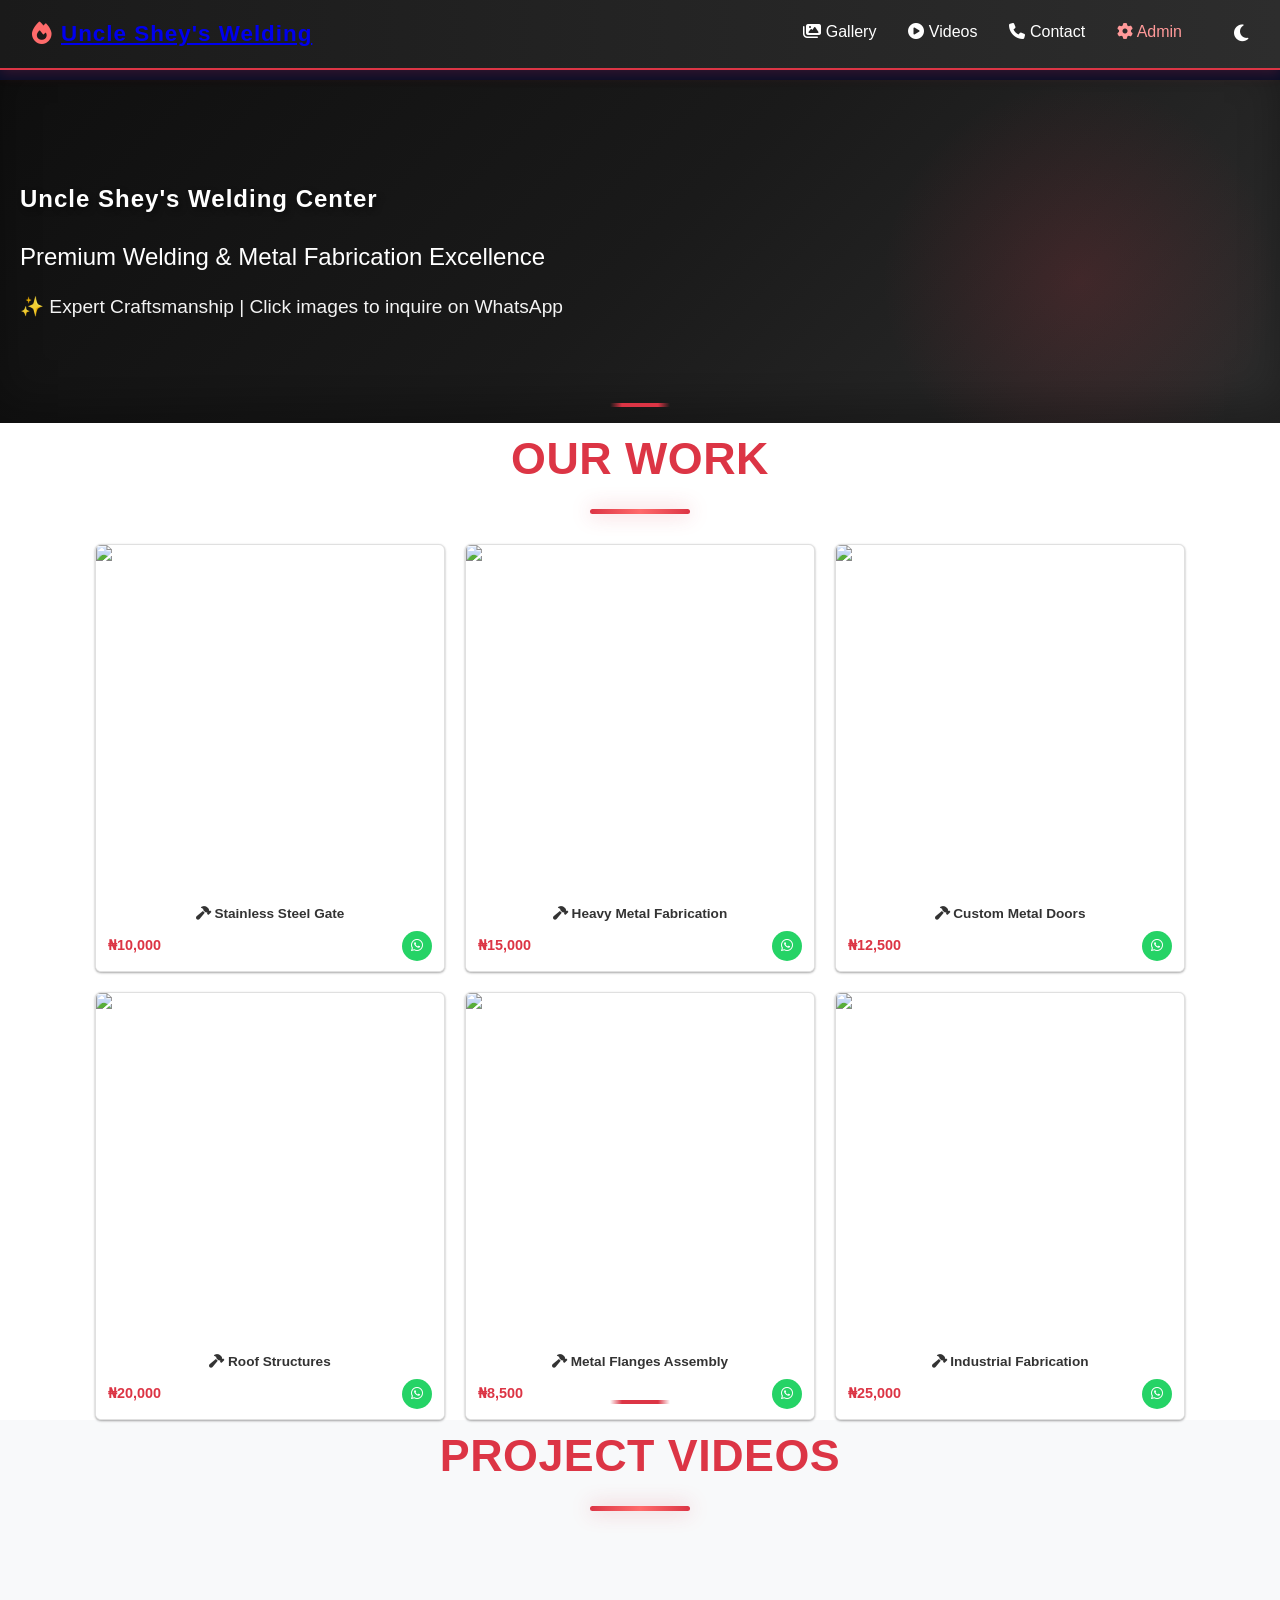
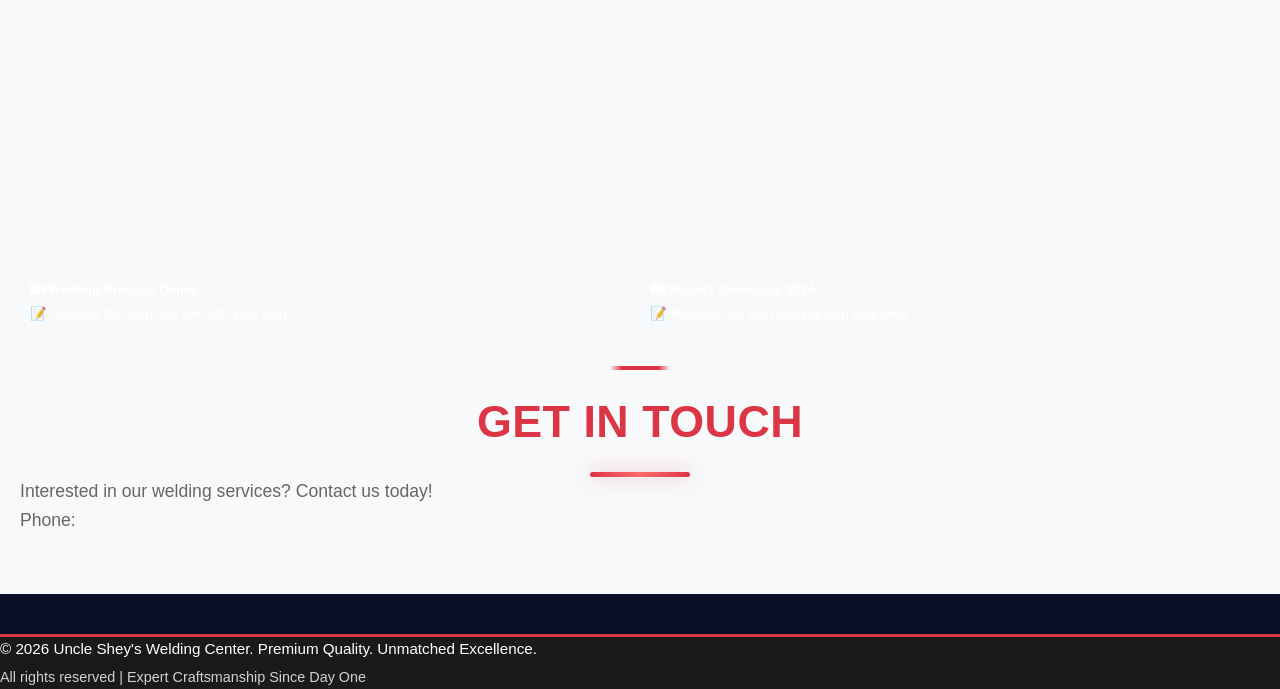
==== index.html @ a66aecba "initial commit" ====
<!DOCTYPE html>
<html lang="en">
<head>
    <meta charset="UTF-8">
    <meta name="viewport" content="width=device-width, initial-scale=1.0">
    <title>Uncle Shey's Welding Center - Premium Welding Services</title>
    <!-- Font Awesome Icons -->
    <link rel="stylesheet" href="https://cdnjs.cloudflare.com/ajax/libs/font-awesome/6.4.0/css/all.min.css">
    <!-- Bootstrap CSS (downloaded locally) -->
    <link rel="stylesheet" href="bootstrap/css/bootstrap.min.css">
    <!-- Custom CSS -->
    <link rel="stylesheet" href="css/style.css">
</head>
<body>
    <!-- Navigation Bar -->
    <nav class="navbar navbar-expand-lg navbar-dark sticky-top" style="background: linear-gradient(90deg, #1a1a1a 0%, #2d2d2d 100%); box-shadow: 0 4px 12px rgba(220, 53, 69, 0.2); display: flex; justify-content: space-between; align-items: center; padding: 1rem 2rem;">
        <a class="navbar-brand bold-text" href="#" style="font-size: 1.4rem; font-weight: 800; letter-spacing: 1px; margin: 0;"><i class="fas fa-fire" style="color: #ff6b6b; margin-right: 8px;"></i>Uncle Shey's Welding</a>
        
        <ul class="navbar-nav" style="display: flex; flex-direction: row; gap: 2rem; margin: 0; list-style: none;">
            <li class="nav-item"><a class="nav-link fw-500" href="#gallery" style="transition: 0.3s; color: white; text-decoration: none;"><i class="fas fa-images"></i> Gallery</a></li>
            <li class="nav-item"><a class="nav-link fw-500" href="#videos" style="transition: 0.3s; color: white; text-decoration: none;"><i class="fas fa-play-circle"></i> Videos</a></li>
            <li class="nav-item"><a class="nav-link fw-500" href="#contact" style="transition: 0.3s; color: white; text-decoration: none;"><i class="fas fa-phone"></i> Contact</a></li>
            <li class="nav-item"><a class="nav-link fw-500" href="admin.html" style="color: #ff9999; transition: 0.3s; text-decoration: none;"><i class="fas fa-cog"></i> Admin</a></li>
            <li class="nav-item"><span class="theme-toggle" onclick="toggleTheme()" title="Toggle Light/Dark Theme"><i class="fas fa-moon"></i></span></li>
        </ul>
    </nav>

    <!-- Hero Section -->
    <section class="hero-section text-white text-center py-5">
        <div class="container">
            <h1 class="display-2 fw-bold" style="text-shadow: 3px 3px 6px rgba(0,0,0,0.4);">Uncle Shey's Welding Center</h1>
            <p class="lead" style="font-size: 1.5rem; font-weight: 500;">Premium Welding & Metal Fabrication Excellence</p>
            <p class="subtitle" style="font-size: 1.2rem; opacity: 0.95;">✨ Expert Craftsmanship | Click images to inquire on WhatsApp</p>
        </div>
    </section>

    <!-- Gallery Section -->
    <section id="gallery" class="gallery-section py-5">
        <div class="container">
            <h2 class="text-center mb-5 section-title">Our Work</h2>
            <div class="gallery-row">
                <!-- Gallery items will be loaded dynamically here -->
            </div>

                </div>
            </div>
        </div>
    </section>

    <!-- Videos Section -->
    <section id="videos" class="videos-section py-5" style="background-color: #f8f9fa;">
        <div class="container">
            <h2 class="text-center mb-5 section-title">Project Videos</h2>
            <div class="videos-row">
                <!-- Video 1 -->
                <div style="flex: 1; min-width: 0;">
                    <div class="video-card">
                        <div class="video-embed" style="position: relative; width: 100%; padding-bottom: 56.25%; overflow: hidden; border-radius: 8px;">
                            <iframe width="100%" height="100%" src="https://www.youtube.com/embed/dQw4w9WgXcQ" title="Welding Process Demo" frameborder="0" allow="accelerometer; autoplay; clipboard-write; encrypted-media; gyroscope; picture-in-picture" allowfullscreen style="position: absolute; top: 0; left: 0; width: 100%; height: 100%;" ></iframe>
                        </div>
                        <h5 class="video-title mt-3"><i class="fas fa-video"></i> Welding Process Demo</h5>
                        <small class="text-muted">📝 Replace the YouTube link with your own</small>
                    </div>
                </div>
                <!-- Video 2 -->
                <div style="flex: 1; min-width: 0;">
                    <div class="video-card">
                        <div class="video-embed" style="position: relative; width: 100%; padding-bottom: 56.25%; overflow: hidden; border-radius: 8px;">
                            <iframe width="100%" height="100%" src="https://www.youtube.com/embed/dQw4w9WgXcQ" title="Project Showcase 2024" frameborder="0" allow="accelerometer; autoplay; clipboard-write; encrypted-media; gyroscope; picture-in-picture" allowfullscreen style="position: absolute; top: 0; left: 0; width: 100%; height: 100%;"></iframe>
                        </div>
                        <h5 class="video-title mt-3"><i class="fas fa-video"></i> Project Showcase 2024</h5>
                        <small class="text-muted">📝 Replace the YouTube link with your own</small>
                    </div>
                </div>
            </div>
        </div>
    </section>
    <section id="contact" class="contact-section py-5 bg-light">
        <div class="container text-center">
            <h2 class="mb-4 section-title">Get in Touch</h2>
            <p class="mb-3">Interested in our welding services? Contact us today!</p>
            <a href="#" id="mainWhatsAppBtn" class="btn btn-success btn-lg" style="display: none;">
                <i class="fab fa-whatsapp"></i> Message on WhatsApp
            </a>
            <p class="mt-3 text-muted">Phone: <strong id="businessPhone"></strong></p>
        </div>
    </section>

    <!-- Footer -->
    <footer class="bg-dark text-white text-center py-4" style="border-top: 3px solid #dc3545;">
        <p style="margin: 0; font-weight: 500;">&copy; 2026 Uncle Shey's Welding Center. Premium Quality. Unmatched Excellence.</p>
        <p style="margin: 5px 0 0 0; font-size: 0.9rem; opacity: 0.8;">All rights reserved | Expert Craftsmanship Since Day One</p>
    </footer>

    <!-- Bootstrap JS (downloaded locally) -->
    <script src="bootstrap/js/bootstrap.bundle.min.js"></script>
    <!-- Gallery Management JS -->
    <script src="js/gallery.js"></script>
    <!-- Application JS -->
    <script src="js/app.js"></script>
    <!-- Theme Toggle -->
    <script>
        function toggleTheme() {
            const body = document.body;
            const themeToggle = document.querySelector('.theme-toggle i');
            
            body.classList.toggle('light-theme');
            
            if (body.classList.contains('light-theme')) {
                localStorage.setItem('theme', 'light');
                themeToggle.classList.remove('fa-moon');
                themeToggle.classList.add('fa-sun');
            } else {
                localStorage.setItem('theme', 'dark');
                themeToggle.classList.remove('fa-sun');
                themeToggle.classList.add('fa-moon');
            }
        }
        
        // Load theme on page load
        document.addEventListener('DOMContentLoaded', () => {
            const savedTheme = localStorage.getItem('theme') || 'dark';
            if (savedTheme === 'light') {
                document.body.classList.add('light-theme');
                document.querySelector('.theme-toggle i').classList.remove('fa-moon');
                document.querySelector('.theme-toggle i').classList.add('fa-sun');
            }
        });
    </script>
</body>
</html>
---- css/style.css ----
/* Root Variables */
:root {
    --primary-color: #dc3545;
    --secondary-color: #6c757d;
    --dark-color: #1a1a1a;
    --light-color: #f8f9fa;
    --success-color: #28a745;
    
    /* Dark Theme */
    --bg-primary: #0a0e27;
    --bg-secondary: #1a1e3f;
    --text-primary: #ffffff;
    --text-secondary: #b0b0b0;
    --card-bg: #151932;
    --border-color: #2a2f4f;
}

body.light-theme {
    --bg-primary: #ffffff;
    --bg-secondary: #f5f5f5;
    --text-primary: #1a1a1a;
    --text-secondary: #555555;
    --card-bg: #ffffff;
    --border-color: #e0e0e0;
}

/* General Styles */
* {
    margin: 0;
    padding: 0;
    box-sizing: border-box;
}

body {
    font-family: 'Segoe UI', Tahoma, Geneva, Verdana, sans-serif;
    background-color: var(--bg-primary);
    color: var(--text-primary);
    line-height: 1.6;
    padding-top: 80px;
    transition: background-color 0.3s ease, color 0.3s ease;
}

/* Navigation */
.navbar {
    box-shadow: 0 4px 12px rgba(220, 53, 69, 0.2);
    position: fixed;
    top: 0;
    width: 100%;
    z-index: 1000;
    background: linear-gradient(90deg, #1a1a1a 0%, #2d2d2d 100%) !important;
    border-bottom: 2px solid #dc3545;
}

body.light-theme .navbar {
    background: linear-gradient(90deg, #ffffff 0%, #f5f5f5 100%) !important;
    border-bottom: 2px solid #dc3545;
}

.navbar-brand {
    font-size: 1.5rem;
    font-weight: bold;
}

.theme-toggle {
    cursor: pointer;
    font-size: 1.2rem;
    transition: transform 0.3s ease;
    margin-left: 20px;
}

.theme-toggle:hover {
    transform: scale(1.2);
}

.bold-text {
    font-weight: 700;
    letter-spacing: 0.5px;
}

/* Hero Section */
.hero-section {
    background: linear-gradient(135deg, #0f0f0f 0%, #1a1a1a 50%, #2d2d2d 100%);
    padding: 100px 20px;
    animation: fadeIn 0.8s ease-in;
    position: relative;
    overflow: hidden;
    box-shadow: inset 0 -20px 40px rgba(0, 0, 0, 0.3);
}

.hero-section::before {
    content: '';
    position: absolute;
    top: 0;
    right: 0;
    width: 400px;
    height: 400px;
    background: radial-gradient(circle, rgba(220, 53, 69, 0.15) 0%, transparent 70%);
    border-radius: 50%;
    pointer-events: none;
}

.hero-section h1 {
    text-shadow: 3px 3px 8px rgba(0,0,0,0.4);
    margin-bottom: 20px;
    letter-spacing: 1px;
    font-weight: 900;
    position: relative;
    z-index: 1;
}

.hero-section .subtitle {
    font-size: 1.1rem;
    opacity: 0.95;
    margin-top: 15px;
}

/* Gallery Section */
.gallery-section {
    background-color: #fff;
    min-height: 400px;
}

.gallery-row {
    display: flex;
    flex-wrap: wrap;
    justify-content: center;
    gap: 20px;
    padding: 0 30px;
}

/* Videos Row */
.videos-row {
    display: flex;
    flex-wrap: wrap;
    justify-content: center;
    gap: 20px;
    padding: 0 30px;
}

.section-title {
    color: #dc3545;
    font-weight: 900;
    font-size: 2.8rem;
    margin-bottom: 50px;
    position: relative;
    display: inline-block;
    width: 100%;
    text-align: center;
    letter-spacing: 0.5px;
    text-transform: uppercase;
}

.section-title::before {
    content: '';
    position: absolute;
    top: -20px;
    left: 50%;
    transform: translateX(-50%);
    width: 60px;
    height: 4px;
    background: linear-gradient(90deg, transparent, #dc3545 20%, #dc3545 80%, transparent);
}

.section-title::after {
    content: '';
    position: absolute;
    bottom: -20px;
    left: 50%;
    transform: translateX(-50%);
    width: 100px;
    height: 5px;
    background: linear-gradient(90deg, #dc3545, #ff6b6b, #dc3545);
    border-radius: 3px;
    box-shadow: 0 0 20px rgba(220, 53, 69, 0.4);
}

/* Gallery Cards */
.gallery-card {
    background: white;
    border-radius: 6px;
    overflow: hidden;
    cursor: pointer;
    box-shadow: 0 1px 3px rgba(0,0,0,0.12), 0 1px 2px rgba(0,0,0,0.24);
    transition: all 0.3s cubic-bezier(0.25, 0.46, 0.45, 0.94);
    border: 1px solid #e0e0e0;
    width: 350px;
}

.gallery-card:hover {
    box-shadow: 0 8px 16px rgba(0,0,0,0.15);
    transform: translateY(-4px);
}

.gallery-card img {
    width: 100%;
    height: auto;
    aspect-ratio: 1 / 1;
    object-fit: cover;
    display: block;
    transition: transform 0.3s ease;
}

.gallery-card:hover img {
    transform: scale(1.05);
}

.card-info {
    padding: 10px 12px;
    background: white;
    text-align: center;
}

.card-info h5 {
    margin: 0;
    font-size: 0.85rem;
    font-weight: 600;
    color: #333;
    margin-bottom: 6px;
    white-space: nowrap;
    overflow: hidden;
    text-overflow: ellipsis;
}

.price-whatsapp {
    display: flex;
    justify-content: space-between;
    align-items: center;
    gap: 10px;
}

.price {
    font-size: 0.9rem;
    font-weight: 700;
    color: #dc3545;
}

.whatsapp-icon {
    display: flex;
    align-items: center;
    justify-content: center;
    width: 30px;
    height: 30px;
    background-color: #25d366;
    color: white;
    border-radius: 50%;
    text-decoration: none;
    font-size: 0.85rem;
    transition: all 0.3s ease;
    cursor: pointer;
}

.whatsapp-icon:hover {
    background-color: #1fa952;
    transform: scale(1.1);
}

/* Contact Section */
.contact-section {
    background-color: #f8f9fa;
    padding: 60px 20px;
}

.contact-section h2 {
    color: #dc3545;
    margin-bottom: 20px;
}

.contact-section p {
    font-size: 1.1rem;
    color: #666;
}

.btn-success {
    background-color: #28a745;
    border: none;
    font-weight: bold;
    padding: 12px 30px;
    font-size: 1.1rem;
    transition: all 0.3s ease;
}

.btn-success:hover {
    background-color: #218838;
    transform: scale(1.08) translateY(-2px);
    box-shadow: 0 8px 25px rgba(40, 167, 69, 0.4);
    font-weight: bold;
}

/* Admin Panel Styles */
.card {
    border: none;
    border-radius: 10px;
    box-shadow: 0 4px 15px rgba(0,0,0,0.1);
    margin-bottom: 20px;
}

.card-header {
    border-radius: 10px 10px 0 0 !important;
    font-weight: bold;
}

.card-body {
    padding: 25px;
}

/* Admin Gallery Cards */
.admin-gallery-card {
    position: relative;
    border: 1px solid #ddd;
    border-radius: 8px;
    overflow: hidden;
    transition: all 0.3s ease;
}

.admin-gallery-card:hover {
    box-shadow: 0 4px 15px rgba(0,0,0,0.15);
}

.admin-gallery-card img {
    width: 100%;
    height: 200px;
    object-fit: cover;
    display: block;
}

.admin-gallery-card-title {
    padding: 10px;
    background-color: #f8f9fa;
    font-weight: bold;
    word-wrap: break-word;
    font-size: 0.9rem;
}

.admin-gallery-actions {
    padding: 10px;
    background-color: #fff;
    display: flex;
    gap: 5px;
    justify-content: space-between;
}

.admin-gallery-actions button {
    flex: 1;
    font-size: 0.85rem;
}

/* Buttons */
.btn-danger {
    background-color: #dc3545;
    border: none;
}

.btn-danger:hover {
    background-color: #c82333;
}

.btn-primary {
    background-color: #007bff;
    border: none;
}

.btn-primary:hover {
    background-color: #0056b3;
}

.btn-info {
    background-color: #17a2b8;
    border: none;
}

.btn-info:hover {
    background-color: #138496;
}

/* Footer */
footer {
    margin-top: 40px;
    background-color: #1a1a1a;
    border-top: 3px solid #dc3545;
}

footer p {
    margin: 0;
    font-size: 0.95rem;
}

/* Animations */
@keyframes fadeIn {
    from {
        opacity: 0;
        transform: translateY(20px);
    }
    to {
        opacity: 1;
        transform: translateY(0);
    }
}

.gallery-card {
    animation: fadeIn 0.6s ease-in-out;
}

/* Responsive Design */
@media (max-width: 768px) {
    body {
        padding-top: 70px;
    }

    .navbar {
        padding: 1rem 0.5rem !important;
    }

    .navbar-brand {
        font-size: 1.2rem;
    }

    .theme-toggle {
        font-size: 1rem;
        margin-left: 10px;
    }

    .hero-section {
        padding: 60px 20px;
    }

    .hero-section h1 {
        font-size: 1.8rem;
        margin-bottom: 15px;
    }

    .hero-section .subtitle {
        font-size: 1rem;
    }

    .section-title {
        font-size: 1.8rem;
        margin-bottom: 30px;
    }

    .section-title::before,
    .section-title::after {
        display: none;
    }

    .gallery-row {
        padding: 0 15px;
        gap: 15px;
    }

    .gallery-card {
        width: 100%;
        max-width: 280px;
    }

    .videos-row {
        padding: 0 15px;
        gap: 15px;
    }

    .video-card {
        width: 100%;
    }

    .contact-section {
        padding: 40px 20px;
    }

    .btn-success {
        padding: 10px 20px;
        font-size: 1rem;
    }
}

@media (max-width: 480px) {
    body {
        padding-top: 65px;
    }

    .navbar {
        padding: 0.75rem 0.25rem !important;
    }

    .navbar-brand {
        font-size: 1rem;
    }

    .hero-section {
        padding: 40px 15px;
    }

    .hero-section h1 {
        font-size: 1.4rem;
        margin-bottom: 10px;
    }

    .hero-section .subtitle {
        font-size: 0.9rem;
    }

    .section-title {
        font-size: 1.5rem;
        margin-bottom: 20px;
    }

    .gallery-row {
        padding: 0 10px;
        gap: 10px;
    }

    .gallery-card {
        width: 100%;
        max-width: 250px;
    }

    .card-info h5 {
        font-size: 0.75rem;
    }

    .price {
        font-size: 0.8rem;
    }

    .whatsapp-icon {
        width: 28px;
        height: 28px;
        font-size: 0.8rem;
    }

    .videos-row {
        padding: 0 10px;
        gap: 10px;
    }

    .contact-section {
        padding: 30px 15px;
    }

    .btn-success {
        padding: 8px 15px;
        font-size: 0.9rem;
    }
}

    .btn-lg {
        font-size: 0.95rem;
        padding: 8px 20px !important;
    }
}

@media (max-width: 480px) {
    .hero-section {
        padding: 40px 15px;
    }

    .hero-section h1 {
        font-size: 1.5rem;
    }

    .hero-section .subtitle {
        font-size: 0.95rem;
    }

    .section-title {
        font-size: 1.5rem;
    }

    .gallery-card {
        height: 200px;
    }

    .gallery-info h5 {
        font-size: 0.85rem;
    }

    .gallery-info p {
        font-size: 0.8rem;
    }
}

/* Toast Notifications */
.toast-container {
    position: fixed;
    top: 20px;
    right: 20px;
    z-index: 1050;
}

.toast {
    min-width: 300px;
    animation: slideIn 0.3s ease-in;
}

@keyframes slideIn {
    from {
        transform: translateX(400px);
        opacity: 0;
    }
    to {
        transform: translateX(0);
        opacity: 1;
    }
}

/* Form Styles */
.form-control {
    border-radius: 5px;
    border: 1px solid #ddd;
    transition: all 0.3s ease;
}

.form-control:focus {
    border-color: #dc3545;
    box-shadow: 0 0 0 0.2rem rgba(220, 53, 69, 0.25);
}

.form-label {
    font-weight: 500;
    color: #333;
    margin-bottom: 8px;
}
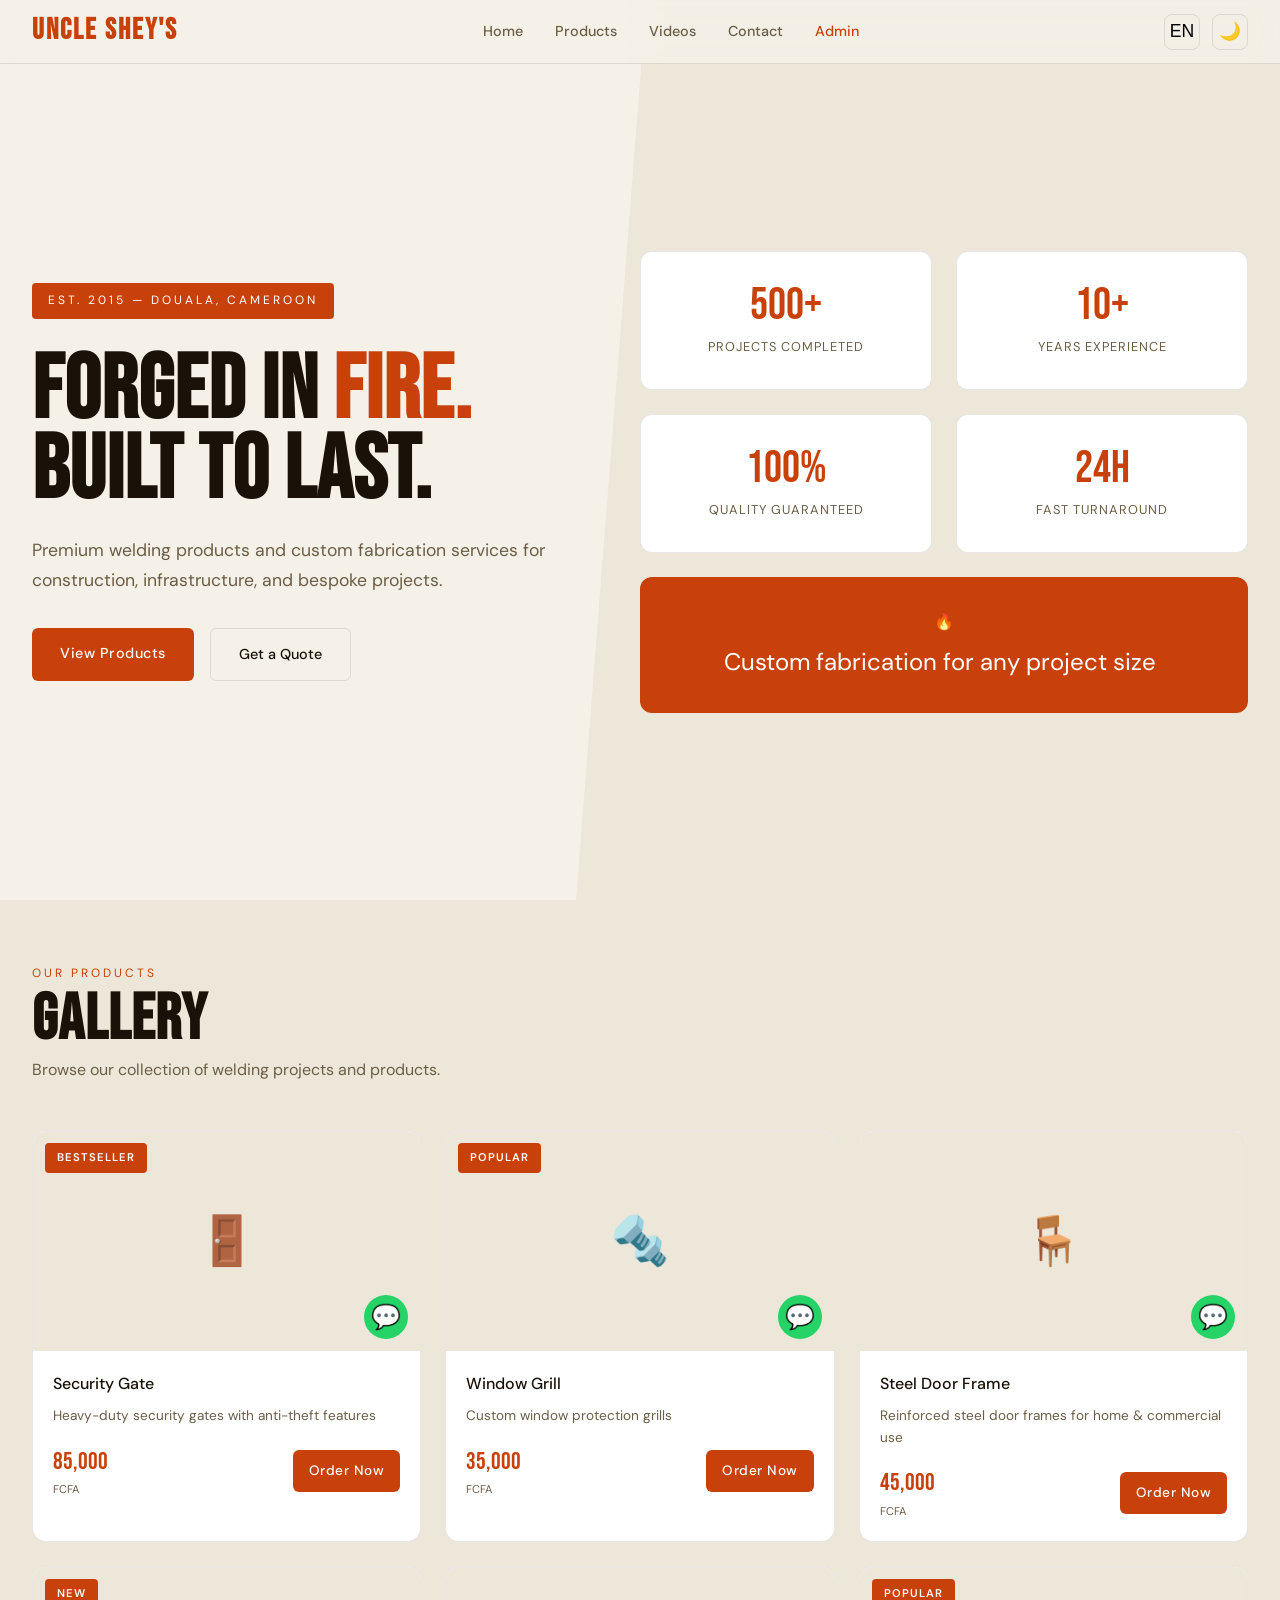
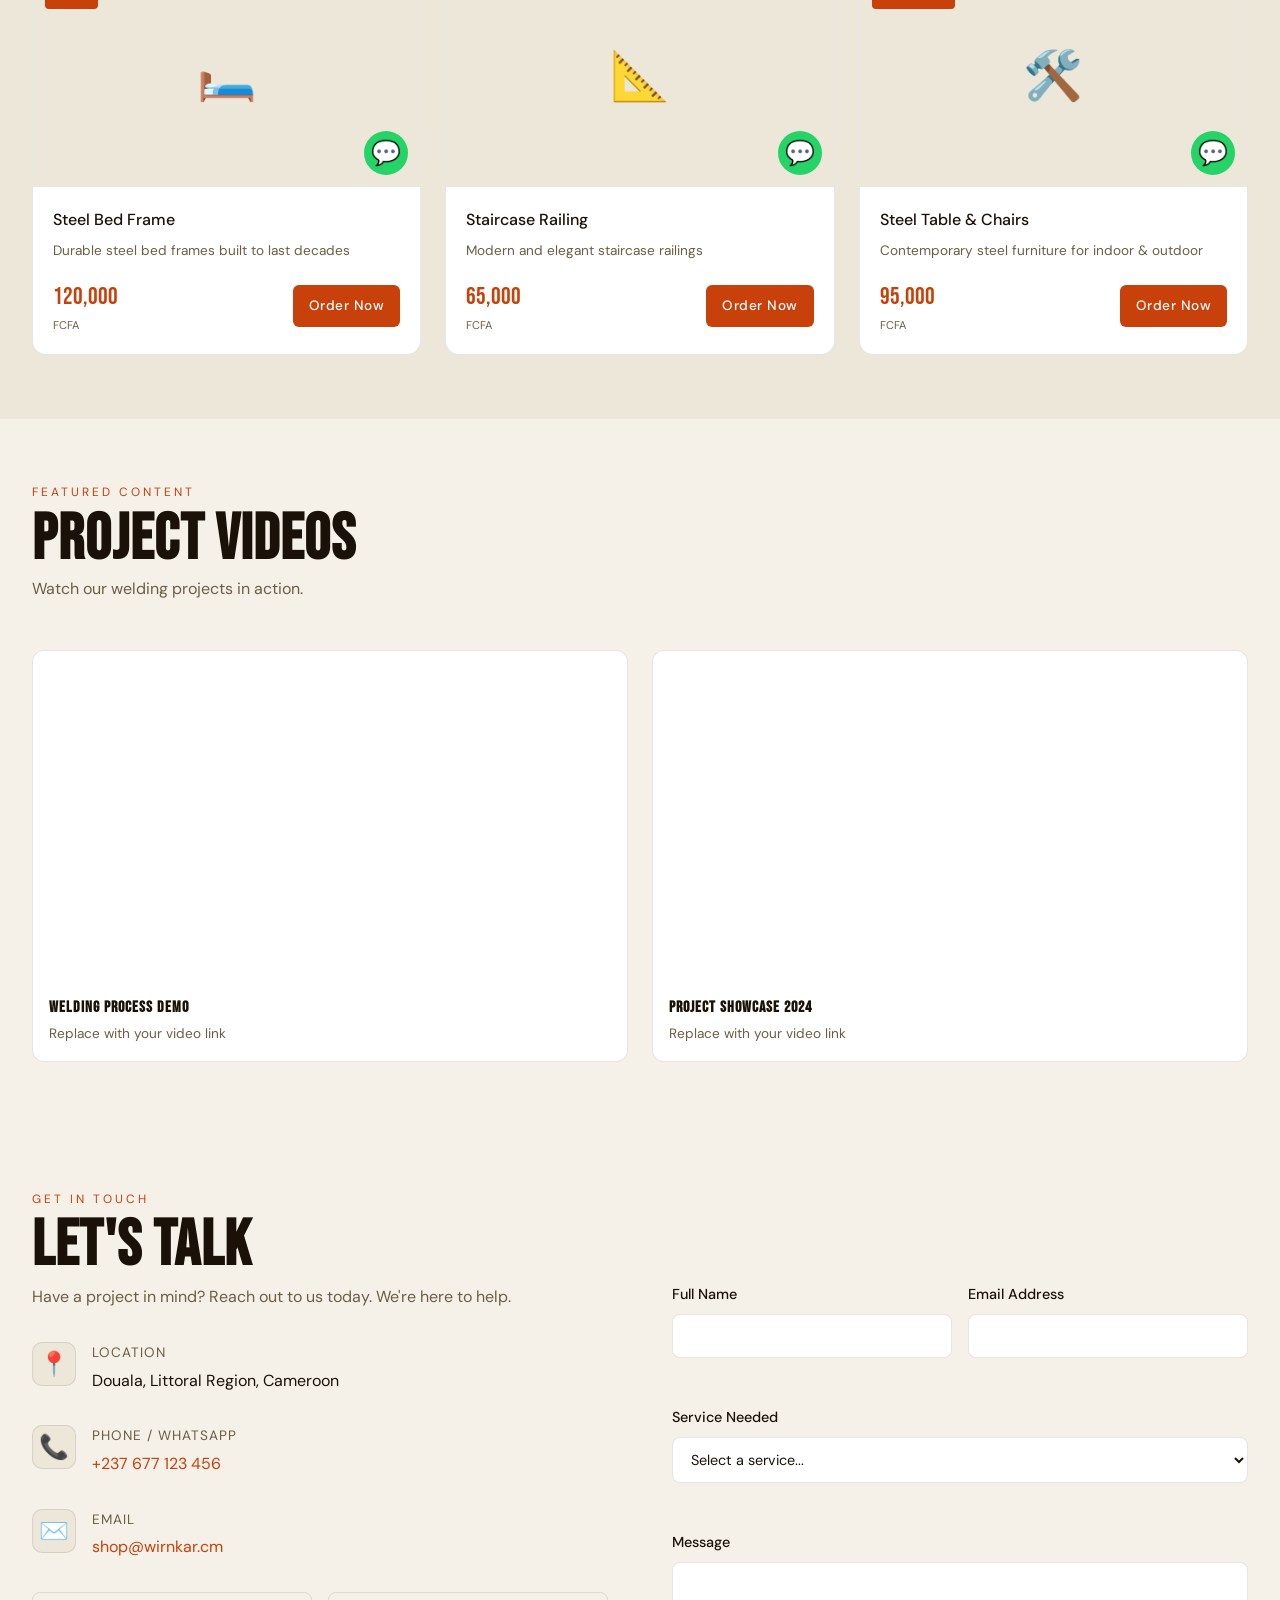
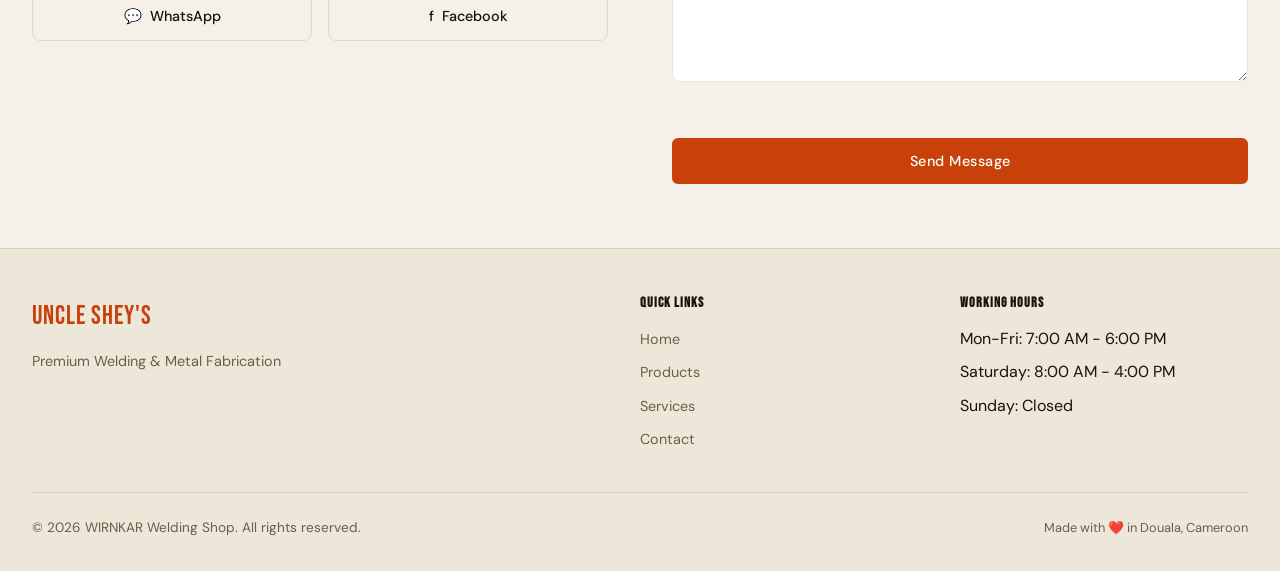
==== commit 846a5bba: "change everything" ====
--- a/index.html
+++ b/index.html
@@ -1,131 +1,1583 @@
 <!DOCTYPE html>
 <html lang="en">
 <head>
-    <meta charset="UTF-8">
-    <meta name="viewport" content="width=device-width, initial-scale=1.0">
-    <title>Uncle Shey's Welding Center - Premium Welding Services</title>
-    <!-- Font Awesome Icons -->
-    <link rel="stylesheet" href="https://cdnjs.cloudflare.com/ajax/libs/font-awesome/6.4.0/css/all.min.css">
-    <!-- Bootstrap CSS (downloaded locally) -->
-    <link rel="stylesheet" href="bootstrap/css/bootstrap.min.css">
-    <!-- Custom CSS -->
-    <link rel="stylesheet" href="css/style.css">
+  <meta charset="UTF-8">
+  <meta name="viewport" content="width=device-width, initial-scale=1.0">
+  <meta name="description" content="Uncle Shey's Welding Center — Premium welding and metal fabrication services in Douala, Cameroon.">
+  <meta name="keywords" content="welding, fabrication, steel, gates, grills, metalwork, Douala, Cameroon">
+  <title>Uncle Shey's Welding Center | Premium Welding Services</title>
+  
+  <link rel="preconnect" href="https://fonts.googleapis.com">
+  <link href="https://fonts.googleapis.com/css2?family=Bebas+Neue&family=DM+Sans:wght@300;400;500&display=swap" rel="stylesheet">
+  
+  <style>
+    /* ===== CSS VARIABLES & THEME SYSTEM ===== */
+    :root {
+      --bg: #F5F0E8;
+      --bg2: #EDE7DA;
+      --surface: #FFFFFF;
+      --text: #1A1208;
+      --text2: #6B5E46;
+      --accent: #C8410A;
+      --accent2: #E8650F;
+      --steel: #3D4A5C;
+      --border: rgba(26, 18, 8, 0.10);
+      --nav-bg: rgba(245, 240, 232, 0.92);
+      --wa: #25D366;
+      --card-shadow: 0 4px 12px rgba(0, 0, 0, 0.08);
+    }
+
+    [data-theme="dark"] {
+      --bg: #0F1117;
+      --bg2: #171C27;
+      --surface: #1E2535;
+      --text: #F0EAD8;
+      --text2: #9A8E78;
+      --accent: #E8650F;
+      --nav-bg: rgba(15, 17, 23, 0.92);
+      --card-shadow: 0 2px 16px rgba(0, 0, 0, 0.3);
+    }
+
+    /* ===== RESET & BASE STYLES ===== */
+    * {
+      margin: 0;
+      padding: 0;
+      box-sizing: border-box;
+    }
+
+    html {
+      scroll-behavior: smooth;
+    }
+
+    body {
+      font-family: 'DM Sans', sans-serif;
+      background-color: var(--bg);
+      color: var(--text);
+      line-height: 1.6;
+      transition: background-color 0.3s ease, color 0.3s ease;
+    }
+
+    /* ===== TYPOGRAPHY ===== */
+    h1, h2, h3, h4, h5, h6 {
+      font-family: 'Bebas Neue', sans-serif;
+      line-height: 0.9;
+      letter-spacing: 1px;
+    }
+
+    em {
+      font-style: normal;
+      color: var(--accent);
+    }
+
+    a {
+      color: inherit;
+      text-decoration: none;
+    }
+
+    /* ===== BUTTONS ===== */
+    .btn-primary {
+      background: var(--accent);
+      color: white;
+      padding: 14px 28px;
+      border-radius: 6px;
+      border: none;
+      font-family: 'DM Sans', sans-serif;
+      font-size: 0.9rem;
+      font-weight: 500;
+      letter-spacing: 0.5px;
+      cursor: pointer;
+      transition: background 0.3s ease;
+    }
+
+    .btn-primary:hover {
+      background: var(--accent2);
+    }
+
+    .btn-secondary {
+      background: transparent;
+      color: var(--text);
+      padding: 14px 28px;
+      border-radius: 6px;
+      border: 1.5px solid var(--border);
+      font-family: 'DM Sans', sans-serif;
+      font-size: 0.9rem;
+      font-weight: 500;
+      cursor: pointer;
+      transition: all 0.3s ease;
+    }
+
+    .btn-secondary:hover {
+      border-color: var(--accent);
+      color: var(--accent);
+    }
+
+    /* ===== FORMS ===== */
+    input, select, textarea {
+      background: var(--surface);
+      border: 1px solid var(--border);
+      border-radius: 8px;
+      padding: 12px 14px;
+      font-family: 'DM Sans', sans-serif;
+      font-size: 0.9rem;
+      color: var(--text);
+      width: 100%;
+      transition: border-color 0.3s ease;
+    }
+
+    input:focus, select:focus, textarea:focus {
+      border-color: var(--accent);
+      outline: none;
+    }
+
+    textarea {
+      resize: vertical;
+      min-height: 120px;
+    }
+
+    .form-group {
+      position: relative;
+      margin-bottom: 1.5rem;
+    }
+
+    .form-group label {
+      display: block;
+      margin-bottom: 0.5rem;
+      font-weight: 500;
+      font-size: 0.9rem;
+    }
+
+    .form-error {
+      display: none;
+      color: #E24B4A;
+      font-size: 0.8rem;
+      margin-top: 0.25rem;
+    }
+
+    .form-group.invalid input,
+    .form-group.invalid select,
+    .form-group.invalid textarea {
+      border-color: #E24B4A;
+    }
+
+    .form-group.invalid .form-error {
+      display: block;
+    }
+
+    /* ===== NAVBAR ===== */
+    nav {
+      position: fixed;
+      top: 0;
+      left: 0;
+      right: 0;
+      height: 64px;
+      background: var(--nav-bg);
+      backdrop-filter: blur(12px);
+      display: flex;
+      align-items: center;
+      justify-content: space-between;
+      padding: 0 2rem;
+      z-index: 100;
+      border-bottom: 1px solid var(--border);
+    }
+
+    .logo {
+      font-family: 'Bebas Neue', sans-serif;
+      font-size: 1.8rem;
+      letter-spacing: 2px;
+      font-weight: 700;
+      display: flex;
+      gap: 0.25rem;
+    }
+
+    .logo-accent {
+      color: var(--accent);
+    }
+
+    .nav-links {
+      display: flex;
+      gap: 2rem;
+    }
+
+    .nav-links a {
+      font-size: 0.9rem;
+      font-weight: 500;
+      color: var(--text2);
+      transition: color 0.3s ease;
+    }
+
+    .nav-links a:hover {
+      color: var(--accent);
+    }
+
+    .nav-controls {
+      display: flex;
+      gap: 0.75rem;
+      align-items: center;
+    }
+
+    .icon-btn {
+      width: 36px;
+      height: 36px;
+      border: 1px solid var(--border);
+      background: transparent;
+      border-radius: 8px;
+      cursor: pointer;
+      display: flex;
+      align-items: center;
+      justify-content: center;
+      font-size: 1.1rem;
+      transition: all 0.3s ease;
+    }
+
+    .icon-btn:hover {
+      border-color: var(--accent);
+      transform: scale(1.05);
+    }
+
+    .hamburger {
+      display: none;
+      flex-direction: column;
+      gap: 4px;
+    }
+
+    .hamburger span {
+      width: 24px;
+      height: 2px;
+      background: var(--text);
+      transition: all 0.3s ease;
+    }
+
+    /* ===== MOBILE MENU ===== */
+    .mobile-menu {
+      display: none;
+      position: fixed;
+      top: 64px;
+      left: 0;
+      right: 0;
+      background: var(--nav-bg);
+      backdrop-filter: blur(12px);
+      flex-direction: column;
+      padding: 1.5rem 2rem;
+      gap: 1.25rem;
+      border-bottom: 1px solid var(--border);
+      z-index: 99;
+    }
+
+    .mobile-menu.open {
+      display: flex;
+    }
+
+    .mobile-menu a {
+      font-size: 1rem;
+      color: var(--text2);
+      transition: color 0.3s ease;
+    }
+
+    .mobile-menu a:hover {
+      color: var(--accent);
+    }
+
+    /* ===== HERO SECTION ===== */
+    section {
+      scroll-margin-top: 64px;
+    }
+
+    #home {
+      min-height: 100vh;
+      display: grid;
+      grid-template-columns: 1fr 1fr;
+      align-items: center;
+      padding: 6rem 2rem 2rem 2rem;
+      background: var(--bg);
+      position: relative;
+    }
+
+    #home::before {
+      content: '';
+      position: absolute;
+      right: 0;
+      top: 0;
+      width: 55%;
+      height: 100%;
+      background: var(--bg2);
+      clip-path: polygon(10% 0, 100% 0, 100% 100%, 0% 100%);
+      z-index: 0;
+    }
+
+    .hero-content {
+      position: relative;
+      z-index: 1;
+      max-width: 600px;
+    }
+
+    .hero-badge {
+      display: inline-block;
+      background: var(--accent);
+      color: white;
+      padding: 8px 16px;
+      border-radius: 4px;
+      font-size: 0.75rem;
+      letter-spacing: 3px;
+      text-transform: uppercase;
+      margin-bottom: 2rem;
+      font-family: 'DM Sans', sans-serif;
+    }
+
+    .hero-content h1 {
+      font-size: clamp(3.5rem, 7vw, 6rem);
+      color: var(--text);
+      margin-bottom: 1.5rem;
+      line-height: 0.9;
+    }
+
+    .hero-content p {
+      font-size: 1.1rem;
+      color: var(--text2);
+      margin-bottom: 2rem;
+      line-height: 1.7;
+    }
+
+    .hero-buttons {
+      display: flex;
+      gap: 1rem;
+      flex-wrap: wrap;
+    }
+
+    .hero-visual {
+      display: grid;
+      grid-template-columns: 1fr 1fr;
+      grid-template-rows: auto auto;
+      gap: 1.5rem;
+      position: relative;
+      z-index: 1;
+    }
+
+    .stat-card {
+      background: var(--surface);
+      border: 1px solid var(--border);
+      border-radius: 12px;
+      padding: 2rem;
+      text-align: center;
+      transition: transform 0.3s ease, box-shadow 0.3s ease;
+    }
+
+    .stat-card:hover {
+      transform: translateY(-4px);
+      box-shadow: var(--card-shadow);
+    }
+
+    .stat-number {
+      font-family: 'Bebas Neue', sans-serif;
+      font-size: 2.8rem;
+      color: var(--accent);
+      line-height: 1;
+      margin-bottom: 0.5rem;
+    }
+
+    .stat-label {
+      font-size: 0.8rem;
+      color: var(--text2);
+      text-transform: uppercase;
+      letter-spacing: 1px;
+    }
+
+    .accent-card {
+      grid-column: span 2;
+      background: var(--accent);
+      color: white;
+      border-radius: 12px;
+      padding: 2rem;
+      text-align: center;
+      display: flex;
+      align-items: center;
+      justify-content: center;
+      flex-direction: column;
+      gap: 0.5rem;
+    }
+
+    .accent-card span {
+      font-size: 1.5rem;
+      margin-right: 0.5rem;
+    }
+
+    /* ===== SECTION HEADERS ===== */
+    .section-label {
+      font-size: 0.75rem;
+      letter-spacing: 3px;
+      text-transform: uppercase;
+      color: var(--accent);
+      margin-bottom: 0.5rem;
+    }
+
+    .section-title {
+      font-family: 'Bebas Neue', sans-serif;
+      font-size: clamp(2.5rem, 5vw, 4rem);
+      color: var(--text);
+      margin-bottom: 0.5rem;
+      line-height: 0.9;
+    }
+
+    .section-subtitle {
+      font-size: 1rem;
+      color: var(--text2);
+      margin-bottom: 3rem;
+      max-width: 500px;
+    }
+
+    /* ===== PRODUCTS SECTION ===== */
+    #products {
+      background: var(--bg2);
+      padding: 4rem 2rem;
+    }
+
+    .product-grid {
+      display: grid;
+      grid-template-columns: repeat(3, 1fr);
+      gap: 1.5rem;
+    }
+
+    article.product-card {
+      background: var(--surface);
+      border: 1px solid var(--border);
+      border-radius: 14px;
+      overflow: hidden;
+      transition: transform 0.3s ease, box-shadow 0.3s ease;
+    }
+
+    article.product-card:hover {
+      transform: translateY(-4px);
+      box-shadow: var(--card-shadow);
+    }
+
+    .product-image {
+      position: relative;
+      height: 220px;
+      background: var(--bg2);
+      display: flex;
+      align-items: center;
+      justify-content: center;
+      overflow: hidden;
+    }
+
+    .product-image img {
+      width: 100%;
+      height: 100%;
+      object-fit: cover;
+    }
+
+    .product-image-placeholder {
+      display: flex;
+      flex-direction: column;
+      align-items: center;
+      justify-content: center;
+      font-size: 3rem;
+      gap: 0.5rem;
+      width: 100%;
+      height: 100%;
+    }
+
+    .product-tag {
+      position: absolute;
+      top: 12px;
+      left: 12px;
+      background: var(--accent);
+      color: white;
+      padding: 6px 12px;
+      border-radius: 4px;
+      font-size: 0.7rem;
+      font-weight: 600;
+      text-transform: uppercase;
+      letter-spacing: 1px;
+    }
+
+    .wa-badge {
+      position: absolute;
+      bottom: 12px;
+      right: 12px;
+      width: 44px;
+      height: 44px;
+      background: var(--wa);
+      border-radius: 50%;
+      display: flex;
+      align-items: center;
+      justify-content: center;
+      font-size: 1.5rem;
+      cursor: pointer;
+      transition: transform 0.3s ease;
+    }
+
+    .wa-badge:hover {
+      transform: scale(1.12);
+    }
+
+    .product-body {
+      padding: 1.25rem;
+    }
+
+    .product-name {
+      font-size: 1rem;
+      font-weight: 500;
+      color: var(--text);
+      margin-bottom: 0.5rem;
+    }
+
+    .product-description {
+      font-size: 0.85rem;
+      color: var(--text2);
+      margin-bottom: 1rem;
+    }
+
+    .product-footer {
+      display: flex;
+      justify-content: space-between;
+      align-items: center;
+    }
+
+    .product-price {
+      font-family: 'Bebas Neue', sans-serif;
+      font-size: 1.5rem;
+      color: var(--accent);
+    }
+
+    .product-price-label {
+      font-size: 0.7rem;
+      font-family: 'DM Sans', sans-serif;
+      display: block;
+      color: var(--text2);
+    }
+
+    /* ===== SERVICES SECTION ===== */
+    #services {
+      background: var(--bg);
+      padding: 4rem 2rem;
+    }
+
+    .services-grid {
+      display: grid;
+      grid-template-columns: repeat(auto-fill, minmax(240px, 1fr));
+      gap: 1.5rem;
+    }
+
+    .service-card {
+      background: var(--surface);
+      border: 1px solid var(--border);
+      border-radius: 14px;
+      padding: 2rem 1.5rem;
+      text-align: center;
+      transition: all 0.3s ease;
+    }
+
+    .service-card:hover {
+      border-color: var(--accent);
+    }
+
+    .service-icon {
+      font-size: 2.2rem;
+      margin-bottom: 1rem;
+      display: block;
+    }
+
+    .service-name {
+      font-size: 1rem;
+      font-weight: 500;
+      color: var(--text);
+      margin-bottom: 0.75rem;
+    }
+
+    .service-description {
+      font-size: 0.85rem;
+      color: var(--text2);
+      line-height: 1.5;
+    }
+
+    /* ===== GALLERY SECTION ===== */
+    #gallery {
+      background: var(--bg2);
+      padding: 4rem 2rem;
+    }
+
+    .gallery-grid {
+      display: grid;
+      grid-template-columns: repeat(3, 1fr);
+      grid-auto-rows: 200px;
+      gap: 1rem;
+    }
+
+    .gallery-item {
+      background: var(--surface);
+      border: 1px solid var(--border);
+      border-radius: 10px;
+      overflow: hidden;
+      transition: transform 0.3s ease, box-shadow 0.3s ease;
+    }
+
+    .gallery-item:hover {
+      transform: translateY(-4px);
+      box-shadow: var(--card-shadow);
+    }
+
+    .gallery-item.wide {
+      grid-column: span 2;
+    }
+
+    .gallery-item.tall {
+      grid-row: span 2;
+    }
+
+    .gallery-placeholder {
+      display: flex;
+      flex-direction: column;
+      align-items: center;
+      justify-content: center;
+      width: 100%;
+      height: 100%;
+      background: var(--bg2);
+      font-size: 2.5rem;
+      gap: 0.5rem;
+    }
+
+    .gallery-placeholder-label {
+      font-size: 0.85rem;
+      color: var(--text2);
+    }
+
+    /* ===== CONTACT SECTION ===== */
+    #contact {
+      background: var(--bg);
+      padding: 4rem 2rem;
+    }
+
+    .contact-grid {
+      display: grid;
+      grid-template-columns: 1fr 1fr;
+      gap: 4rem;
+    }
+
+    .contact-info {
+      display: flex;
+      flex-direction: column;
+      gap: 2rem;
+    }
+
+    .contact-intro {
+      font-size: 1rem;
+      color: var(--text2);
+      line-height: 1.7;
+    }
+
+    .contact-item {
+      display: flex;
+      gap: 1rem;
+    }
+
+    .contact-icon {
+      width: 44px;
+      height: 44px;
+      background: var(--bg2);
+      border: 1px solid var(--border);
+      border-radius: 10px;
+      display: flex;
+      align-items: center;
+      justify-content: center;
+      font-size: 1.5rem;
+      flex-shrink: 0;
+    }
+
+    .contact-details {
+      flex: 1;
+    }
+
+    .contact-label {
+      font-size: 0.85rem;
+      color: var(--text2);
+      text-transform: uppercase;
+      letter-spacing: 1px;
+      margin-bottom: 0.25rem;
+    }
+
+    .contact-text {
+      font-size: 1rem;
+      color: var(--text);
+    }
+
+    .contact-text a {
+      color: var(--accent);
+      transition: color 0.3s ease;
+    }
+
+    .contact-text a:hover {
+      color: var(--accent2);
+    }
+
+    .social-buttons {
+      display: flex;
+      gap: 1rem;
+    }
+
+    .social-link {
+      flex: 1;
+      display: flex;
+      align-items: center;
+      justify-content: center;
+      gap: 0.5rem;
+      padding: 12px 16px;
+      border: 1px solid var(--border);
+      border-radius: 8px;
+      background: transparent;
+      color: var(--text);
+      font-size: 0.9rem;
+      font-weight: 500;
+      cursor: pointer;
+      transition: all 0.3s ease;
+    }
+
+    .social-link.whatsapp:hover {
+      background: var(--wa);
+      color: white;
+      border-color: var(--wa);
+    }
+
+    .social-link.facebook:hover {
+      background: #1877F2;
+      color: white;
+      border-color: #1877F2;
+    }
+
+    .contact-form {
+      display: flex;
+      flex-direction: column;
+      gap: 1.5rem;
+    }
+
+    .form-row {
+      display: grid;
+      grid-template-columns: 1fr 1fr;
+      gap: 1rem;
+    }
+
+    .form-success {
+      display: none;
+      background: #D4EDDA;
+      color: #155724;
+      padding: 1rem;
+      border-radius: 8px;
+      text-align: center;
+      margin-bottom: 1rem;
+    }
+
+    .form-success.show {
+      display: block;
+      animation: slideDown 0.3s ease;
+    }
+
+    @keyframes slideDown {
+      from {
+        opacity: 0;
+        transform: translateY(-10px);
+      }
+      to {
+        opacity: 1;
+        transform: translateY(0);
+      }
+    }
+
+    /* ===== FOOTER ===== */
+    footer {
+      background: var(--bg2);
+      border-top: 1px solid var(--border);
+      padding: 3rem 2rem 2rem 2rem;
+    }
+
+    .footer-grid {
+      display: grid;
+      grid-template-columns: 2fr 1fr 1fr;
+      gap: 2rem;
+      margin-bottom: 2rem;
+    }
+
+    .footer-brand {
+      display: flex;
+      flex-direction: column;
+      gap: 0.75rem;
+    }
+
+    .footer-logo {
+      font-family: 'Bebas Neue', sans-serif;
+      font-size: 1.6rem;
+      color: var(--accent);
+      letter-spacing: 1px;
+    }
+
+    .footer-tagline {
+      font-size: 0.9rem;
+      color: var(--text2);
+      line-height: 1.6;
+    }
+
+    .footer-section h3 {
+      font-size: 0.9rem;
+      margin-bottom: 1rem;
+      text-transform: uppercase;
+      letter-spacing: 1px;
+    }
+
+    .footer-section ul {
+      list-style: none;
+    }
+
+    .footer-section li {
+      margin-bottom: 0.5rem;
+    }
+
+    .footer-section a {
+      color: var(--text2);
+      transition: color 0.3s ease;
+      font-size: 0.9rem;
+    }
+
+    .footer-section a:hover {
+      color: var(--accent);
+    }
+
+    .footer-bottom {
+      border-top: 1px solid var(--border);
+      padding-top: 1.5rem;
+      display: flex;
+      justify-content: space-between;
+      align-items: center;
+      font-size: 0.85rem;
+      color: var(--text2);
+    }
+
+    .footer-credit {
+      font-size: 0.8rem;
+    }
+
+    /* ===== RESPONSIVE DESIGN ===== */
+    @media (max-width: 768px) {
+      nav {
+        padding: 0 1.25rem;
+      }
+
+      .nav-links {
+        display: none;
+      }
+
+      .hamburger {
+        display: flex;
+      }
+
+      #home {
+        grid-template-columns: 1fr;
+        padding: 6rem 1.25rem 2rem 1.25rem;
+      }
+
+      #home::before {
+        display: none;
+      }
+
+      .hero-visual {
+        display: none;
+      }
+
+      #products, #services, #gallery, #contact, footer {
+        padding-left: 1.25rem;
+        padding-right: 1.25rem;
+      }
+
+      .product-grid {
+        grid-template-columns: repeat(2, 1fr);
+      }
+
+      .contact-grid {
+        grid-template-columns: 1fr;
+        gap: 2rem;
+      }
+
+      .form-row {
+        grid-template-columns: 1fr;
+      }
+
+      .gallery-grid {
+        grid-template-columns: repeat(2, 1fr);
+      }
+
+      .gallery-item.wide {
+        grid-column: span 1;
+      }
+
+      .footer-grid {
+        grid-template-columns: 1fr 1fr;
+      }
+
+      .footer-brand {
+        grid-column: span 2;
+      }
+
+      .footer-bottom {
+        flex-direction: column;
+        gap: 1rem;
+        text-align: center;
+      }
+    }
+
+    @media (max-width: 480px) {
+      .gallery-grid {
+        grid-template-columns: 1fr;
+        grid-auto-rows: 150px;
+      }
+
+      .product-grid {
+        grid-template-columns: 1fr;
+      }
+
+      .gallery-item.tall {
+        grid-row: span 1;
+      }
+
+      .hero-buttons {
+        flex-direction: column;
+      }
+
+      .hero-buttons button,
+      .hero-buttons a {
+        width: 100%;
+      }
+
+      .form-row {
+        grid-template-columns: 1fr;
+      }
+
+      .social-buttons {
+        flex-direction: column;
+      }
+    }
+  </style>
 </head>
 <body>
-    <!-- Navigation Bar -->
-    <nav class="navbar navbar-expand-lg navbar-dark sticky-top" style="background: linear-gradient(90deg, #1a1a1a 0%, #2d2d2d 100%); box-shadow: 0 4px 12px rgba(220, 53, 69, 0.2); display: flex; justify-content: space-between; align-items: center; padding: 1rem 2rem;">
-        <a class="navbar-brand bold-text" href="#" style="font-size: 1.4rem; font-weight: 800; letter-spacing: 1px; margin: 0;"><i class="fas fa-fire" style="color: #ff6b6b; margin-right: 8px;"></i>Uncle Shey's Welding</a>
+<body>
+
+  <!-- ===== NAVBAR ===== -->
+  <nav role="navigation" aria-label="Main navigation">
+    <a href="#home" class="logo">
+      <span class="logo-accent">Uncle Shey's</span>
+    </a>
+
+    <div class="nav-links">
+      <a href="#home" data-i18n="nav.home">Home</a>
+      <a href="#products" data-i18n="nav.products">Gallery</a>
+      <a href="#videos" data-i18n="nav.videos">Videos</a>
+      <a href="#contact" data-i18n="nav.contact">Contact</a>
+      <a href="admin.html" data-i18n="nav.admin" style="color: var(--accent);">Admin</a>
+    </div>
+
+    <div class="nav-controls">
+      <button class="icon-btn" id="langToggle" aria-label="Toggle language">EN</button>
+      <button class="icon-btn" id="themeToggle" aria-label="Toggle theme">🌙</button>
+      <button class="icon-btn hamburger" id="hamburger" aria-label="Toggle menu" aria-expanded="false">
+        <span></span>
+        <span></span>
+        <span></span>
+      </button>
+    </div>
+  </nav>
+
+  <!-- ===== MOBILE MENU ===== -->
+  <div class="mobile-menu" id="mobileMenu" aria-hidden="true">
+    <a href="#home" data-i18n="nav.home">Home</a>
+    <a href="#products" data-i18n="nav.products">Products</a>
+    <a href="#services" data-i18n="nav.services">Services</a>
+    <a href="#gallery" data-i18n="nav.gallery">Gallery</a>
+    <a href="#contact" data-i18n="nav.contact">Contact</a>
+  </div>
+
+  <!-- ===== HERO SECTION ===== -->
+  <section id="home" aria-label="Hero section">
+    <div class="hero-content">
+      <div class="hero-badge" data-i18n="hero.badge">Est. 2015 — Douala, Cameroon</div>
+      <h1 data-i18n="hero.title">FORGED IN <em>FIRE.</em><br>BUILT TO LAST.</h1>
+      <p data-i18n="hero.subtitle">Premium welding products and custom fabrication services for construction, infrastructure, and bespoke projects.</p>
+      <div class="hero-buttons">
+        <a href="#products" class="btn-primary" data-i18n="hero.cta1">View Products</a>
+        <a href="#contact" class="btn-secondary" data-i18n="hero.cta2">Get a Quote</a>
+      </div>
+    </div>
+
+    <div class="hero-visual">
+      <div class="stat-card">
+        <div class="stat-number">500+</div>
+        <div class="stat-label" data-i18n="hero.stat1">Projects Completed</div>
+      </div>
+      <div class="stat-card">
+        <div class="stat-number">10+</div>
+        <div class="stat-label" data-i18n="hero.stat2">Years Experience</div>
+      </div>
+      <div class="stat-card">
+        <div class="stat-number">100%</div>
+        <div class="stat-label" data-i18n="hero.stat3">Quality Guaranteed</div>
+      </div>
+      <div class="stat-card">
+        <div class="stat-number">24h</div>
+        <div class="stat-label" data-i18n="hero.stat4">Fast Turnaround</div>
+      </div>
+      <div class="accent-card">
+        🔥 <span data-i18n="hero.accent">Custom fabrication for any project size</span>
+      </div>
+    </div>
+  </section>
+
+  <!-- ===== PRODUCTS/GALLERY SECTION ===== -->
+  <section id="products" aria-label="Gallery">
+    <div class="section-label">Our Products</div>
+    <h2 class="section-title">GALLERY</h2>
+    <p class="section-subtitle">Browse our collection of welding projects and products.</p>
+    <div class="product-grid" id="productGrid"></div>
+  </section>
+
+  <!-- ===== VIDEOS SECTION ===== -->
+  <section id="videos" aria-label="Videos" style="background: var(--bg); padding: 4rem 2rem;">
+    <div class="section-label">Featured Content</div>
+    <h2 class="section-title">PROJECT VIDEOS</h2>
+    <p class="section-subtitle">Watch our welding projects in action.</p>
+    <div style="display: grid; grid-template-columns: repeat(auto-fit, minmax(300px, 1fr)); gap: 1.5rem;">
+      <div style="background: var(--surface); border: 1px solid var(--border); border-radius: 12px; overflow: hidden;">
+        <div style="position: relative; width: 100%; padding-bottom: 56.25%;">
+          <iframe width="100%" height="100%" src="https://www.youtube.com/embed/dQw4w9WgXcQ" frameborder="0" allow="autoplay; encrypted-media" allowfullscreen style="position: absolute; top: 0; left: 0;"></iframe>
+        </div>
+        <div style="padding: 1rem;">
+          <h3 style="font-size: 1rem; margin-bottom: 0.5rem;">Welding Process Demo</h3>
+          <p style="font-size: 0.85rem; color: var(--text2);">Replace with your video link</p>
+        </div>
+      </div>
+      <div style="background: var(--surface); border: 1px solid var(--border); border-radius: 12px; overflow: hidden;">
+        <div style="position: relative; width: 100%; padding-bottom: 56.25%;">
+          <iframe width="100%" height="100%" src="https://www.youtube.com/embed/dQw4w9WgXcQ" frameborder="0" allow="autoplay; encrypted-media" allowfullscreen style="position: absolute; top: 0; left: 0;"></iframe>
+        </div>
+        <div style="padding: 1rem;">
+          <h3 style="font-size: 1rem; margin-bottom: 0.5rem;">Project Showcase 2024</h3>
+          <p style="font-size: 0.85rem; color: var(--text2);">Replace with your video link</p>
+        </div>
+      </div>
+    </div>
+  </section>
+
+  <!-- ===== CONTACT SECTION ===== -->
+  <section id="contact" aria-label="Contact information and form">
+    <div class="section-label" data-i18n="contact.label">Get in Touch</div>
+    <h2 class="section-title" data-i18n="contact.title">LET'S TALK</h2>
+
+    <div class="contact-grid">
+      <!-- Left Column: Contact Info -->
+      <div class="contact-info">
+        <p class="contact-intro" data-i18n="contact.intro">Have a project in mind? Reach out to us today. We're here to help.</p>
+
+        <div class="contact-item">
+          <div class="contact-icon">📍</div>
+          <div class="contact-details">
+            <div class="contact-label" data-i18n="contact.location">Location</div>
+            <div class="contact-text">Douala, Littoral Region, Cameroon</div>
+          </div>
+        </div>
+
+        <div class="contact-item">
+          <div class="contact-icon">📞</div>
+          <div class="contact-details">
+            <div class="contact-label" data-i18n="contact.phone">Phone / WhatsApp</div>
+            <div class="contact-text"><a href="https://wa.me/237677123456" target="_blank">+237 677 123 456</a></div>
+          </div>
+        </div>
+
+        <div class="contact-item">
+          <div class="contact-icon">✉️</div>
+          <div class="contact-details">
+            <div class="contact-label" data-i18n="contact.email">Email</div>
+            <div class="contact-text"><a href="mailto:shop@wirnkar.cm">shop@wirnkar.cm</a></div>
+          </div>
+        </div>
+
+        <div class="social-buttons">
+          <a href="https://wa.me/237677123456" target="_blank" class="social-link whatsapp">
+            💬 <span data-i18n="contact.whatsapp">WhatsApp</span>
+          </a>
+          <a href="https://facebook.com/wirnkar" target="_blank" class="social-link facebook">
+            f <span data-i18n="contact.facebook">Facebook</span>
+          </a>
+        </div>
+      </div>
+
+      <!-- Right Column: Contact Form -->
+      <form class="contact-form" id="contactForm" novalidate>
+        <div class="form-success" id="formSuccess" role="alert" data-i18n="form.success">
+          ✅ Message sent! We'll reply within 24 hours.
+        </div>
+
+        <div class="form-row">
+          <div class="form-group">
+            <label for="name" data-i18n="form.name">Full Name</label>
+            <input type="text" id="name" name="name" required>
+            <div class="form-error" data-i18n="form.error.name">Name is required</div>
+          </div>
+          <div class="form-group">
+            <label for="email" data-i18n="form.email">Email Address</label>
+            <input type="email" id="email" name="email" required>
+            <div class="form-error" data-i18n="form.error.email">Valid email is required</div>
+          </div>
+        </div>
+
+        <div class="form-group">
+          <label for="service" data-i18n="form.service">Service Needed</label>
+          <select id="service" name="service" required>
+            <option value="">Select a service...</option>
+            <option value="gate" data-i18n="form.service.gate">Security Gate</option>
+            <option value="grill" data-i18n="form.service.grill">Window/Door Grill</option>
+            <option value="furniture" data-i18n="form.service.furniture">Steel Furniture</option>
+            <option value="structural" data-i18n="form.service.structural">Structural Work</option>
+            <option value="repair" data-i18n="form.service.repair">Repair/Welding</option>
+            <option value="custom" data-i18n="form.service.custom">Custom Project</option>
+          </select>
+          <div class="form-error" data-i18n="form.error.service">Please select a service</div>
+        </div>
+
+        <div class="form-group">
+          <label for="message" data-i18n="form.message">Message</label>
+          <textarea id="message" name="message" required></textarea>
+          <div class="form-error" data-i18n="form.error.message">Message is required</div>
+        </div>
+
+        <button type="submit" class="btn-primary" data-i18n="form.send">Send Message</button>
+      </form>
+    </div>
+  </section>
+
+  <!-- ===== FOOTER ===== -->
+  <footer role="contentinfo">
+    <div class="footer-grid">
+      <div class="footer-brand">
+        <div class="footer-logo">Uncle Shey's</div>
+        <p class="footer-tagline">Premium Welding & Metal Fabrication</p>
+      </div>
+      <div class="footer-section">
+        <h3 data-i18n="footer.links">Quick Links</h3>
+        <ul>
+          <li><a href="#home" data-i18n="nav.home">Home</a></li>
+          <li><a href="#products" data-i18n="nav.products">Products</a></li>
+          <li><a href="#services" data-i18n="nav.services">Services</a></li>
+          <li><a href="#contact" data-i18n="nav.contact">Contact</a></li>
+        </ul>
+      </div>
+      <div class="footer-section">
+        <h3 data-i18n="footer.hours">Working Hours</h3>
+        <ul>
+          <li data-i18n="footer.weekday">Mon-Fri: 7:00 AM - 6:00 PM</li>
+          <li data-i18n="footer.saturday">Saturday: 8:00 AM - 4:00 PM</li>
+          <li data-i18n="footer.sunday">Sunday: Closed</li>
+        </ul>
+      </div>
+    </div>
+    <div class="footer-bottom">
+      <div data-i18n="footer.copyright">© 2026 Uncle Shey's Welding Center. All rights reserved.</div>
+      <div class="footer-credit" data-i18n="footer.credit">Premium Quality. Unmatched Excellence.</div>
+    </div>
+  </footer>
+
+  <!-- ===== JAVASCRIPT ===== -->
+  <script>
+    // ===== CONSTANTS =====
+    const WA_NUMBER = '237677123456';
+
+    const translations = {
+      en: {
+        'nav.home': 'Home',
+        'nav.products': 'Products',
+        'nav.services': 'Services',
+        'nav.gallery': 'Gallery',
+        'nav.contact': 'Contact',
+        'hero.badge': 'Est. 2015 — Douala, Cameroon',
+        'hero.title': 'FORGED IN <em>FIRE.</em><br>BUILT TO LAST.',
+        'hero.subtitle': 'Premium welding products and custom fabrication services for construction, infrastructure, and bespoke projects.',
+        'hero.cta1': 'View Products',
+        'hero.cta2': 'Get a Quote',
+        'hero.stat1': 'Projects Completed',
+        'hero.stat2': 'Years Experience',
+        'hero.stat3': 'Quality Guaranteed',
+        'hero.stat4': 'Fast Turnaround',
+        'hero.accent': 'Custom fabrication for any project size',
+        'products.label': 'Our Products',
+        'products.title': 'WHAT WE MAKE',
+        'products.subtitle': 'Expertly crafted steel products designed for durability and style.',
+        'products.security': 'Security Gate',
+        'products.window': 'Window Grill',
+        'products.door': 'Steel Door Frame',
+        'products.bed': 'Steel Bed Frame',
+        'products.staircase': 'Staircase Railing',
+        'products.table': 'Steel Table & Chairs',
+        'products.desc.security': 'Heavy-duty security gates with anti-theft features',
+        'products.desc.window': 'Custom window protection grills',
+        'products.desc.door': 'Reinforced steel door frames for home & commercial use',
+        'products.desc.bed': 'Durable steel bed frames built to last decades',
+        'products.desc.staircase': 'Modern and elegant staircase railings',
+        'products.desc.table': 'Contemporary steel furniture for indoor & outdoor',
+        'services.label': 'Our Services',
+        'services.title': 'WHAT WE DO',
+        'services.subtitle': 'Comprehensive welding and fabrication services to bring your vision to life.',
+        'services.fabrication': 'Custom Fabrication',
+        'services.welding': 'Welding & Repair',
+        'services.finishing': 'Surface Finishing',
+        'services.measurement': 'Site Measurement',
+        'services.delivery': 'Delivery & Installation',
+        'services.structural': 'Structural Steel',
+        'services.desc.fabrication': 'Design and build custom steel projects from scratch',
+        'services.desc.welding': 'Professional welding and repair for all steel types',
+        'services.desc.finishing': 'Painting, coating, and surface treatment services',
+        'services.desc.measurement': 'Precise site assessment and project planning',
+        'services.desc.delivery': 'Reliable delivery and professional installation',
+        'services.desc.structural': 'Heavy structural steel for buildings and bridges',
+        'gallery.label': 'Gallery',
+        'gallery.title': 'PAST PROJECTS',
+        'gallery.subtitle': 'Browse our portfolio of completed works.',
+        'contact.label': 'Get in Touch',
+        'contact.title': 'LET\'S TALK',
+        'contact.intro': 'Have a project in mind? Reach out to us today. We\'re here to help.',
+        'contact.location': 'Location',
+        'contact.phone': 'Phone / WhatsApp',
+        'contact.email': 'Email',
+        'contact.whatsapp': 'WhatsApp',
+        'contact.facebook': 'Facebook',
+        'form.name': 'Full Name',
+        'form.email': 'Email Address',
+        'form.service': 'Service Needed',
+        'form.service.gate': 'Security Gate',
+        'form.service.grill': 'Window/Door Grill',
+        'form.service.furniture': 'Steel Furniture',
+        'form.service.structural': 'Structural Work',
+        'form.service.repair': 'Repair/Welding',
+        'form.service.custom': 'Custom Project',
+        'form.message': 'Message',
+        'form.send': 'Send Message',
+        'form.success': '✅ Message sent! We\'ll reply within 24 hours.',
+        'form.error.name': 'Name is required',
+        'form.error.email': 'Valid email is required',
+        'form.error.service': 'Please select a service',
+        'form.error.message': 'Message is required',
+        'footer.tagline': 'Forged in Fire. Built to Last.',
+        'footer.links': 'Quick Links',
+        'footer.hours': 'Working Hours',
+        'footer.weekday': 'Mon-Fri: 7:00 AM - 6:00 PM',
+        'footer.saturday': 'Saturday: 8:00 AM - 4:00 PM',
+        'footer.sunday': 'Sunday: Closed',
+        'footer.copyright': '© 2026 WIRNKAR Welding Shop. All rights reserved.',
+        'footer.credit': 'Made with ❤️ in Douala, Cameroon'
+      },
+      fr: {
+        'nav.home': 'Accueil',
+        'nav.products': 'Produits',
+        'nav.services': 'Services',
+        'nav.gallery': 'Galerie',
+        'nav.contact': 'Contact',
+        'hero.badge': 'Fondée en 2015 — Douala, Cameroun',
+        'hero.title': 'FORGÉE DANS LE <em>FEU.</em><br>CONSTRUITE POUR DURER.',
+        'hero.subtitle': 'Produits de soudage haut de gamme et services de fabrication personnalisée pour la construction, les infrastructures et les projets sur mesure.',
+        'hero.cta1': 'Voir nos produits',
+        'hero.cta2': 'Demander un devis',
+        'hero.stat1': 'Projets réalisés',
+        'hero.stat2': 'Ans d\'expérience',
+        'hero.stat3': 'Qualité garantie',
+        'hero.stat4': 'Délai rapide',
+        'hero.accent': 'Fabrication personnalisée pour projets de toute taille',
+        'products.label': 'Nos produits',
+        'products.title': 'CE QUE NOUS FAISONS',
+        'products.subtitle': 'Produits en acier expertement fabriqués conçus pour la durabilité et le style.',
+        'products.security': 'Portail de sécurité',
+        'products.window': 'Grille de fenêtre',
+        'products.door': 'Cadre de porte en acier',
+        'products.bed': 'Cadre de lit en acier',
+        'products.staircase': 'Rampe d\'escalier',
+        'products.table': 'Table et chaises en acier',
+        'products.desc.security': 'Portails de sécurité robustes avec fonctionnalités anti-vol',
+        'products.desc.window': 'Grilles de fenêtre personnalisées',
+        'products.desc.door': 'Cadres de porte en acier renforcé pour usage résidentiel et commercial',
+        'products.desc.bed': 'Cadres de lit en acier durables construits pour durer des décennies',
+        'products.desc.staircase': 'Rampes d\'escalier modernes et élégantes',
+        'products.desc.table': 'Mobilier en acier contemporain pour intérieur et extérieur',
+        'services.label': 'Nos services',
+        'services.title': 'CE QUE NOUS OFFRONS',
+        'services.subtitle': 'Services complets de soudage et de fabrication pour concrétiser votre vision.',
+        'services.fabrication': 'Fabrication personnalisée',
+        'services.welding': 'Soudage et réparation',
+        'services.finishing': 'Finition de surface',
+        'services.measurement': 'Mesure du site',
+        'services.delivery': 'Livraison et installation',
+        'services.structural': 'Acier de structure',
+        'services.desc.fabrication': 'Conception et construction de projets en acier personnalisés',
+        'services.desc.welding': 'Soudage professionnel et réparation pour tous types d\'acier',
+        'services.desc.finishing': 'Services de peinture, revêtement et traitement de surface',
+        'services.desc.measurement': 'Évaluation précise du site et planification du projet',
+        'services.desc.delivery': 'Livraison fiable et installation professionnelle',
+        'services.desc.structural': 'Acier de structure lourd pour bâtiments et ponts',
+        'gallery.label': 'Galerie',
+        'gallery.title': 'PROJETS PASSÉS',
+        'gallery.subtitle': 'Parcourez notre portfolio de travaux réalisés.',
+        'contact.label': 'Nous contacter',
+        'contact.title': 'PARLONS-EN',
+        'contact.intro': 'Vous avez un projet en tête? Contactez-nous dès aujourd\'hui. Nous sommes là pour vous aider.',
+        'contact.location': 'Localisation',
+        'contact.phone': 'Téléphone / WhatsApp',
+        'contact.email': 'Email',
+        'contact.whatsapp': 'WhatsApp',
+        'contact.facebook': 'Facebook',
+        'form.name': 'Nom complet',
+        'form.email': 'Adresse email',
+        'form.service': 'Service demandé',
+        'form.service.gate': 'Portail de sécurité',
+        'form.service.grill': 'Grille fenêtre/porte',
+        'form.service.furniture': 'Mobilier en acier',
+        'form.service.structural': 'Travaux structurels',
+        'form.service.repair': 'Réparation/Soudage',
+        'form.service.custom': 'Projet sur mesure',
+        'form.message': 'Message',
+        'form.send': 'Envoyer le message',
+        'form.success': '✅ Message envoyé! Nous répondrons dans les 24 heures.',
+        'form.error.name': 'Le nom est requis',
+        'form.error.email': 'Une adresse email valide est requise',
+        'form.error.service': 'Veuillez sélectionner un service',
+        'form.error.message': 'Le message est requis',
+        'footer.tagline': 'Forgée dans le feu. Construite pour durer.',
+        'footer.links': 'Liens rapides',
+        'footer.hours': 'Heures d\'ouverture',
+        'footer.weekday': 'Lun-Ven: 7:00 - 18:00',
+        'footer.saturday': 'Samedi: 8:00 - 16:00',
+        'footer.sunday': 'Dimanche: Fermé',
+        'footer.copyright': '© 2026 WIRNKAR Soudure. Tous droits réservés.',
+        'footer.credit': 'Fait avec ❤️ à Douala, Cameroun'
+      }
+    };
+
+    const products = [
+      {
+        name_en: 'Security Gate',
+        name_fr: 'Portail de sécurité',
+        desc_en: 'Heavy-duty security gates with anti-theft features',
+        desc_fr: 'Portails de sécurité robustes avec fonctionnalités anti-vol',
+        price: '85,000',
+        tag: 'BESTSELLER'
+      },
+      {
+        name_en: 'Window Grill',
+        name_fr: 'Grille de fenêtre',
+        desc_en: 'Custom window protection grills',
+        desc_fr: 'Grilles de fenêtre personnalisées',
+        price: '35,000',
+        tag: 'POPULAR'
+      },
+      {
+        name_en: 'Steel Door Frame',
+        name_fr: 'Cadre de porte en acier',
+        desc_en: 'Reinforced steel door frames for home & commercial use',
+        desc_fr: 'Cadres de porte en acier renforcé pour usage résidentiel et commercial',
+        price: '45,000',
+        tag: ''
+      },
+      {
+        name_en: 'Steel Bed Frame',
+        name_fr: 'Cadre de lit en acier',
+        desc_en: 'Durable steel bed frames built to last decades',
+        desc_fr: 'Cadres de lit en acier durables construits pour durer des décennies',
+        price: '120,000',
+        tag: 'NEW'
+      },
+      {
+        name_en: 'Staircase Railing',
+        name_fr: 'Rampe d\'escalier',
+        desc_en: 'Modern and elegant staircase railings',
+        desc_fr: 'Rampes d\'escalier modernes et élégantes',
+        price: '65,000',
+        tag: ''
+      },
+      {
+        name_en: 'Steel Table & Chairs',
+        name_fr: 'Table et chaises en acier',
+        desc_en: 'Contemporary steel furniture for indoor & outdoor',
+        desc_fr: 'Mobilier en acier contemporain pour intérieur et extérieur',
+        price: '95,000',
+        tag: 'POPULAR'
+      }
+    ];
+
+    const services = [
+      { name_en: 'Custom Fabrication', name_fr: 'Fabrication personnalisée', icon: '⚙️', desc_en: 'Design and build custom steel projects from scratch', desc_fr: 'Conception et construction de projets en acier personnalisés' },
+      { name_en: 'Welding & Repair', name_fr: 'Soudage et réparation', icon: '🔧', desc_en: 'Professional welding and repair for all steel types', desc_fr: 'Soudage professionnel et réparation pour tous types d\'acier' },
+      { name_en: 'Surface Finishing', name_fr: 'Finition de surface', icon: '🎨', desc_en: 'Painting, coating, and surface treatment services', desc_fr: 'Services de peinture, revêtement et traitement de surface' },
+      { name_en: 'Site Measurement', name_fr: 'Mesure du site', icon: '📐', desc_en: 'Precise site assessment and project planning', desc_fr: 'Évaluation précise du site et planification du projet' },
+      { name_en: 'Delivery & Installation', name_fr: 'Livraison et installation', icon: '🚛', desc_en: 'Reliable delivery and professional installation', desc_fr: 'Livraison fiable et installation professionnelle' },
+      { name_en: 'Structural Steel', name_fr: 'Acier de structure', icon: '🏗️', desc_en: 'Heavy structural steel for buildings and bridges', desc_fr: 'Acier de structure lourd pour bâtiments et ponts' }
+    ];
+
+    let currentLang = 'en';
+    let dark = window.matchMedia('(prefers-color-scheme: dark)').matches;
+
+    // ===== UTILITY FUNCTIONS =====
+    function waLink(productName) {
+      const text = `Hello Uncle Shey's Welding! I'm interested in ordering: ${productName}. Please provide more details and pricing.`;
+      return `https://wa.me/${WA_NUMBER}?text=${encodeURIComponent(text)}`;
+    }
+
+    function applyTranslations() {
+      const t = translations[currentLang];
+      document.querySelectorAll('[data-i18n]').forEach(el => {
+        const key = el.getAttribute('data-i18n');
+        if (t[key] !== undefined) {
+          el.innerHTML = t[key];
+        }
+      });
+    }
+
+    function renderProducts() {
+      const container = document.getElementById('productGrid');
+      container.innerHTML = products.map((product, idx) => {
+        const name = currentLang === 'en' ? product.name_en : product.name_fr;
+        const desc = currentLang === 'en' ? product.desc_en : product.desc_fr;
+        const waUrl = waLink(name);
+        const tagHTML = product.tag ? `<div class="product-tag">${product.tag}</div>` : '';
         
-        <ul class="navbar-nav" style="display: flex; flex-direction: row; gap: 2rem; margin: 0; list-style: none;">
-            <li class="nav-item"><a class="nav-link fw-500" href="#gallery" style="transition: 0.3s; color: white; text-decoration: none;"><i class="fas fa-images"></i> Gallery</a></li>
-            <li class="nav-item"><a class="nav-link fw-500" href="#videos" style="transition: 0.3s; color: white; text-decoration: none;"><i class="fas fa-play-circle"></i> Videos</a></li>
-            <li class="nav-item"><a class="nav-link fw-500" href="#contact" style="transition: 0.3s; color: white; text-decoration: none;"><i class="fas fa-phone"></i> Contact</a></li>
-            <li class="nav-item"><a class="nav-link fw-500" href="admin.html" style="color: #ff9999; transition: 0.3s; text-decoration: none;"><i class="fas fa-cog"></i> Admin</a></li>
-            <li class="nav-item"><span class="theme-toggle" onclick="toggleTheme()" title="Toggle Light/Dark Theme"><i class="fas fa-moon"></i></span></li>
-        </ul>
-    </nav>
-
-    <!-- Hero Section -->
-    <section class="hero-section text-white text-center py-5">
-        <div class="container">
-            <h1 class="display-2 fw-bold" style="text-shadow: 3px 3px 6px rgba(0,0,0,0.4);">Uncle Shey's Welding Center</h1>
-            <p class="lead" style="font-size: 1.5rem; font-weight: 500;">Premium Welding & Metal Fabrication Excellence</p>
-            <p class="subtitle" style="font-size: 1.2rem; opacity: 0.95;">✨ Expert Craftsmanship | Click images to inquire on WhatsApp</p>
-        </div>
-    </section>
-
-    <!-- Gallery Section -->
-    <section id="gallery" class="gallery-section py-5">
-        <div class="container">
-            <h2 class="text-center mb-5 section-title">Our Work</h2>
-            <div class="gallery-row">
-                <!-- Gallery items will be loaded dynamically here -->
+        return `
+          <article class="product-card">
+            <div class="product-image">
+              <div class="product-image-placeholder">
+                <span>${['🚪', '🔩', '🪑', '🛏️', '📐', '🛠️'][idx]}</span>
+              </div>
+              ${tagHTML}
+              <a href="${waUrl}" target="_blank" class="wa-badge" title="Order on WhatsApp">💬</a>
             </div>
-
+            <div class="product-body">
+              <div class="product-name">${name}</div>
+              <div class="product-description">${desc}</div>
+              <div class="product-footer">
+                <div>
+                  <div class="product-price">${product.price}</div>
+                  <div class="product-price-label">FCFA</div>
                 </div>
+                <a href="${waUrl}" target="_blank" class="btn-primary" style="padding: 10px 16px; font-size: 0.85rem;">Order Now</a>
+              </div>
             </div>
-        </div>
-    </section>
-
-    <!-- Videos Section -->
-    <section id="videos" class="videos-section py-5" style="background-color: #f8f9fa;">
-        <div class="container">
-            <h2 class="text-center mb-5 section-title">Project Videos</h2>
-            <div class="videos-row">
-                <!-- Video 1 -->
-                <div style="flex: 1; min-width: 0;">
-                    <div class="video-card">
-                        <div class="video-embed" style="position: relative; width: 100%; padding-bottom: 56.25%; overflow: hidden; border-radius: 8px;">
-                            <iframe width="100%" height="100%" src="https://www.youtube.com/embed/dQw4w9WgXcQ" title="Welding Process Demo" frameborder="0" allow="accelerometer; autoplay; clipboard-write; encrypted-media; gyroscope; picture-in-picture" allowfullscreen style="position: absolute; top: 0; left: 0; width: 100%; height: 100%;" ></iframe>
-                        </div>
-                        <h5 class="video-title mt-3"><i class="fas fa-video"></i> Welding Process Demo</h5>
-                        <small class="text-muted">📝 Replace the YouTube link with your own</small>
-                    </div>
-                </div>
-                <!-- Video 2 -->
-                <div style="flex: 1; min-width: 0;">
-                    <div class="video-card">
-                        <div class="video-embed" style="position: relative; width: 100%; padding-bottom: 56.25%; overflow: hidden; border-radius: 8px;">
-                            <iframe width="100%" height="100%" src="https://www.youtube.com/embed/dQw4w9WgXcQ" title="Project Showcase 2024" frameborder="0" allow="accelerometer; autoplay; clipboard-write; encrypted-media; gyroscope; picture-in-picture" allowfullscreen style="position: absolute; top: 0; left: 0; width: 100%; height: 100%;"></iframe>
-                        </div>
-                        <h5 class="video-title mt-3"><i class="fas fa-video"></i> Project Showcase 2024</h5>
-                        <small class="text-muted">📝 Replace the YouTube link with your own</small>
-                    </div>
-                </div>
-            </div>
-        </div>
-    </section>
-    <section id="contact" class="contact-section py-5 bg-light">
-        <div class="container text-center">
-            <h2 class="mb-4 section-title">Get in Touch</h2>
-            <p class="mb-3">Interested in our welding services? Contact us today!</p>
-            <a href="#" id="mainWhatsAppBtn" class="btn btn-success btn-lg" style="display: none;">
-                <i class="fab fa-whatsapp"></i> Message on WhatsApp
-            </a>
-            <p class="mt-3 text-muted">Phone: <strong id="businessPhone"></strong></p>
-        </div>
-    </section>
-
-    <!-- Footer -->
-    <footer class="bg-dark text-white text-center py-4" style="border-top: 3px solid #dc3545;">
-        <p style="margin: 0; font-weight: 500;">&copy; 2026 Uncle Shey's Welding Center. Premium Quality. Unmatched Excellence.</p>
-        <p style="margin: 5px 0 0 0; font-size: 0.9rem; opacity: 0.8;">All rights reserved | Expert Craftsmanship Since Day One</p>
-    </footer>
-
-    <!-- Bootstrap JS (downloaded locally) -->
-    <script src="bootstrap/js/bootstrap.bundle.min.js"></script>
-    <!-- Gallery Management JS -->
-    <script src="js/gallery.js"></script>
-    <!-- Application JS -->
-    <script src="js/app.js"></script>
-    <!-- Theme Toggle -->
-    <script>
-        function toggleTheme() {
-            const body = document.body;
-            const themeToggle = document.querySelector('.theme-toggle i');
-            
-            body.classList.toggle('light-theme');
-            
-            if (body.classList.contains('light-theme')) {
-                localStorage.setItem('theme', 'light');
-                themeToggle.classList.remove('fa-moon');
-                themeToggle.classList.add('fa-sun');
-            } else {
-                localStorage.setItem('theme', 'dark');
-                themeToggle.classList.remove('fa-sun');
-                themeToggle.classList.add('fa-moon');
-            }
+          </article>
+        `;
+      }).join('');
+    }
+
+    function renderServices() {
+      const container = document.getElementById('servicesGrid');
+      container.innerHTML = services.map(service => {
+        const name = currentLang === 'en' ? service.name_en : service.name_fr;
+        const desc = currentLang === 'en' ? service.desc_en : service.desc_fr;
+        
+        return `
+          <div class="service-card">
+            <span class="service-icon">${service.icon}</span>
+            <div class="service-name">${name}</div>
+            <div class="service-description">${desc}</div>
+          </div>
+        `;
+      }).join('');
+    }
+
+    function render() {
+      applyTranslations();
+      renderProducts();
+      renderServices();
+    }
+
+    function applyTheme() {
+      if (dark) {
+        document.documentElement.setAttribute('data-theme', 'dark');
+        document.getElementById('themeToggle').textContent = '☀️';
+        document.getElementById('themeToggle').title = 'Switch to light mode';
+      } else {
+        document.documentElement.setAttribute('data-theme', 'light');
+        document.getElementById('themeToggle').textContent = '🌙';
+        document.getElementById('themeToggle').title = 'Switch to dark mode';
+      }
+    }
+
+    // ===== EVENT LISTENERS =====
+    document.getElementById('themeToggle').addEventListener('click', () => {
+      dark = !dark;
+      applyTheme();
+    });
+
+    document.getElementById('langToggle').addEventListener('click', () => {
+      currentLang = currentLang === 'en' ? 'fr' : 'en';
+      document.getElementById('langToggle').textContent = currentLang === 'en' ? 'FR' : 'EN';
+      document.documentElement.lang = currentLang;
+      render();
+    });
+
+    document.getElementById('hamburger').addEventListener('click', () => {
+      const menu = document.getElementById('mobileMenu');
+      const isOpen = menu.classList.contains('open');
+      menu.classList.toggle('open');
+      document.getElementById('hamburger').setAttribute('aria-expanded', !isOpen);
+    });
+
+    document.querySelectorAll('.mobile-menu a').forEach(link => {
+      link.addEventListener('click', () => {
+        document.getElementById('mobileMenu').classList.remove('open');
+        document.getElementById('hamburger').setAttribute('aria-expanded', 'false');
+      });
+    });
+
+    // ===== FORM VALIDATION =====
+    document.getElementById('contactForm').addEventListener('submit', function(e) {
+      e.preventDefault();
+      
+      const form = this;
+      const fields = {
+        name: { value: form.name.value, error: 'form.error.name', pattern: /^[\w\s]{2,}$/ },
+        email: { value: form.email.value, error: 'form.error.email', pattern: /^[^\s@]+@[^\s@]+\.[^\s@]+$/ },
+        service: { value: form.service.value, error: 'form.error.service' },
+        message: { value: form.message.value, error: 'form.error.message', minLength: 1 }
+      };
+
+      // Clear previous errors
+      form.querySelectorAll('.form-group').forEach(group => group.classList.remove('invalid'));
+
+      let isValid = true;
+      Object.keys(fields).forEach(key => {
+        const field = fields[key];
+        const group = form.querySelector(`[name="${key}"]`).closest('.form-group');
+        let valid = true;
+
+        if (key === 'email') {
+          valid = field.pattern.test(field.value);
+        } else if (key === 'service') {
+          valid = field.value !== '';
+        } else if (key === 'name') {
+          valid = field.value.trim() !== '';
+        } else if (key === 'message') {
+          valid = field.value.trim() !== '';
         }
-        
-        // Load theme on page load
-        document.addEventListener('DOMContentLoaded', () => {
-            const savedTheme = localStorage.getItem('theme') || 'dark';
-            if (savedTheme === 'light') {
-                document.body.classList.add('light-theme');
-                document.querySelector('.theme-toggle i').classList.remove('fa-moon');
-                document.querySelector('.theme-toggle i').classList.add('fa-sun');
-            }
-        });
-    </script>
+
+        if (!valid) {
+          group.classList.add('invalid');
+          isValid = false;
+        }
+      });
+
+      if (isValid) {
+        form.style.display = 'none';
+        const success = document.getElementById('formSuccess');
+        success.classList.add('show');
+        setTimeout(() => {
+          success.classList.remove('show');
+          form.style.display = 'flex';
+          form.reset();
+        }, 5000);
+      }
+    });
+
+    // ===== INITIALIZATION =====
+    applyTheme();
+    render();
+  </script>
+
 </body>
 </html>
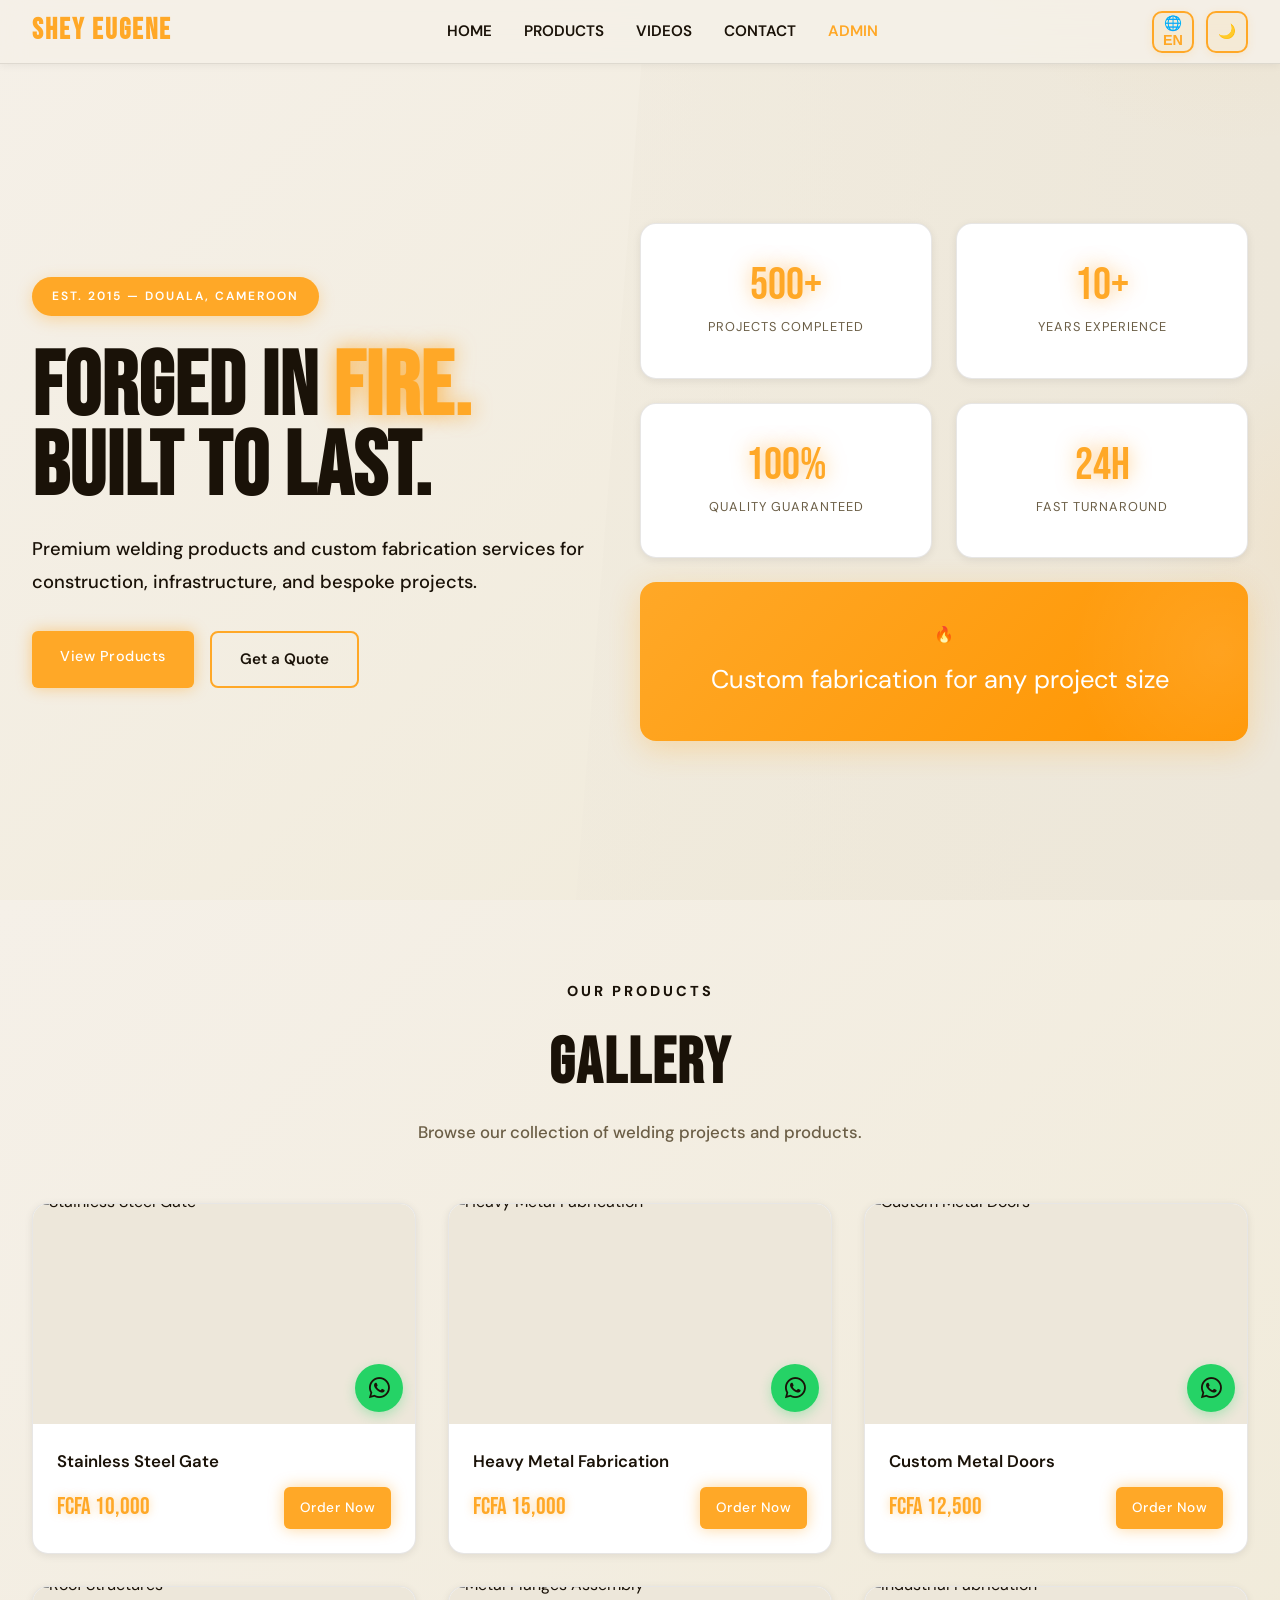
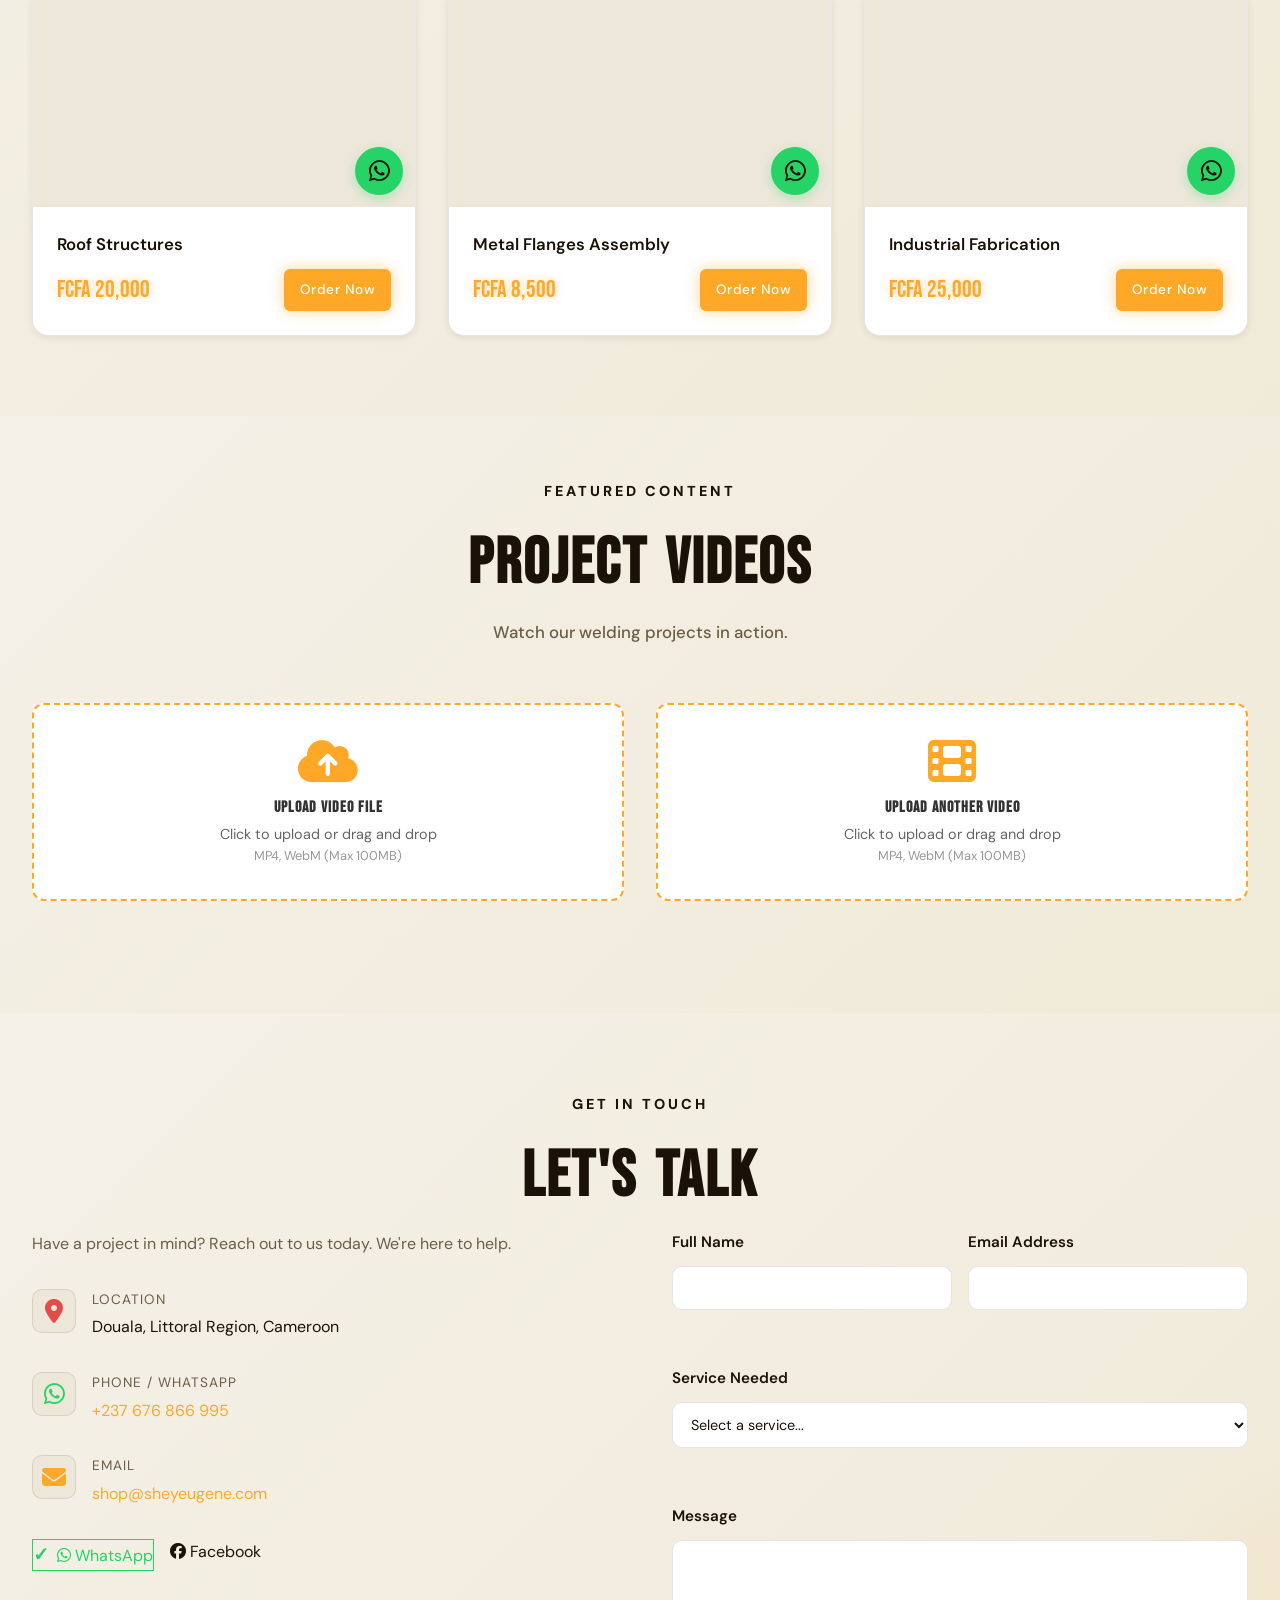
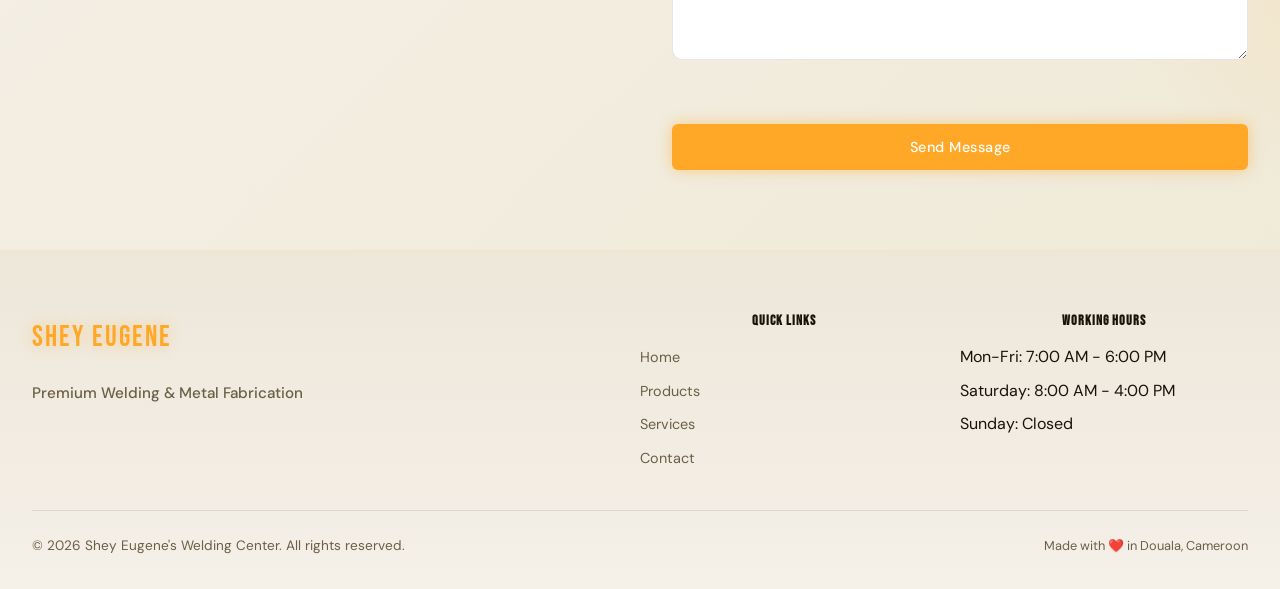
==== commit c5d83009: "add videos with LFS" ====
--- a/index.html
+++ b/index.html
@@ -3,12 +3,13 @@
 <head>
   <meta charset="UTF-8">
   <meta name="viewport" content="width=device-width, initial-scale=1.0">
-  <meta name="description" content="Uncle Shey's Welding Center — Premium welding and metal fabrication services in Douala, Cameroon.">
+  <meta name="description" content="Shey Eugene's Welding Center — Premium welding and metal fabrication services in Douala, Cameroon.">
   <meta name="keywords" content="welding, fabrication, steel, gates, grills, metalwork, Douala, Cameroon">
-  <title>Uncle Shey's Welding Center | Premium Welding Services</title>
+  <title>Shey Eugene's Welding Center | Premium Welding Services</title>
   
   <link rel="preconnect" href="https://fonts.googleapis.com">
   <link href="https://fonts.googleapis.com/css2?family=Bebas+Neue&family=DM+Sans:wght@300;400;500&display=swap" rel="stylesheet">
+  <link rel="stylesheet" href="https://cdnjs.cloudflare.com/ajax/libs/font-awesome/6.4.0/css/all.min.css">
   
   <style>
     /* ===== CSS VARIABLES & THEME SYSTEM ===== */
@@ -18,13 +19,15 @@
       --surface: #FFFFFF;
       --text: #1A1208;
       --text2: #6B5E46;
-      --accent: #C8410A;
-      --accent2: #E8650F;
+      --accent: #FFA827;
+      --accent2: #FFB74D;
       --steel: #3D4A5C;
       --border: rgba(26, 18, 8, 0.10);
       --nav-bg: rgba(245, 240, 232, 0.92);
       --wa: #25D366;
-      --card-shadow: 0 4px 12px rgba(0, 0, 0, 0.08);
+      --card-shadow: 0 2px 8px rgba(0, 0, 0, 0.08);
+      --card-shadow-hover: 0 8px 24px rgba(0, 0, 0, 0.15);
+      --glow: 0 0 20px rgba(255, 168, 39, 0.25);
     }
 
     [data-theme="dark"] {
@@ -33,7 +36,7 @@
       --surface: #1E2535;
       --text: #F0EAD8;
       --text2: #9A8E78;
-      --accent: #E8650F;
+      --accent: #FFA827;
       --nav-bg: rgba(15, 17, 23, 0.92);
       --card-shadow: 0 2px 16px rgba(0, 0, 0, 0.3);
     }
@@ -55,6 +58,7 @@
       color: var(--text);
       line-height: 1.6;
       transition: background-color 0.3s ease, color 0.3s ease;
+      overflow-x: hidden;
     }
 
     /* ===== TYPOGRAPHY ===== */
@@ -62,11 +66,13 @@
       font-family: 'Bebas Neue', sans-serif;
       line-height: 0.9;
       letter-spacing: 1px;
+      text-align: center;
     }
 
     em {
       font-style: normal;
       color: var(--accent);
+      text-shadow: 0 0 20px rgba(255, 152, 0, 0.6);
     }
 
     a {
@@ -86,47 +92,59 @@
       font-weight: 500;
       letter-spacing: 0.5px;
       cursor: pointer;
-      transition: background 0.3s ease;
+      transition: background 0.3s ease, box-shadow 0.3s ease;
+      box-shadow: 0 0 15px rgba(255, 152, 0, 0.4);
     }
 
     .btn-primary:hover {
       background: var(--accent2);
+      box-shadow: 0 0 25px rgba(255, 152, 0, 0.7);
     }
 
     .btn-secondary {
       background: transparent;
       color: var(--text);
       padding: 14px 28px;
-      border-radius: 6px;
-      border: 1.5px solid var(--border);
+      border-radius: 8px;
+      border: 2px solid var(--accent);
       font-family: 'DM Sans', sans-serif;
-      font-size: 0.9rem;
-      font-weight: 500;
+      font-size: 0.95rem;
+      font-weight: 600;
       cursor: pointer;
       transition: all 0.3s ease;
     }
 
     .btn-secondary:hover {
+      background: rgba(255, 168, 39, 0.1);
       border-color: var(--accent);
       color: var(--accent);
+      transform: translateY(-2px);
+      box-shadow: 0 4px 15px rgba(255, 168, 39, 0.2);
     }
 
     /* ===== FORMS ===== */
     input, select, textarea {
       background: var(--surface);
       border: 1px solid var(--border);
-      border-radius: 8px;
+      border-radius: 10px;
       padding: 12px 14px;
       font-family: 'DM Sans', sans-serif;
       font-size: 0.9rem;
       color: var(--text);
       width: 100%;
-      transition: border-color 0.3s ease;
-    }
+      transition: border-color 0.3s ease, box-shadow 0.3s ease, background 0.3s ease;
+    }
+
+    input:hover, select:hover, textarea:hover {
+      border-color: rgba(255, 168, 39, 0.3);
+      background: rgba(255, 168, 39, 0.02);
+    }  
 
     input:focus, select:focus, textarea:focus {
       border-color: var(--accent);
       outline: none;
+      box-shadow: 0 0 0 3px rgba(255, 168, 39, 0.15);
+      background: var(--surface);
     }
 
     textarea {
@@ -136,14 +154,20 @@
 
     .form-group {
       position: relative;
-      margin-bottom: 1.5rem;
+      margin-bottom: 2rem;
     }
 
     .form-group label {
       display: block;
-      margin-bottom: 0.5rem;
-      font-weight: 500;
-      font-size: 0.9rem;
+      margin-bottom: 0.75rem;
+      font-weight: 600;
+      font-size: 0.95rem;
+      color: var(--text);
+      transition: color 0.3s ease;
+    }
+
+    .form-group:focus-within label {
+      color: var(--accent);
     }
 
     .form-error {
@@ -178,6 +202,7 @@
       padding: 0 2rem;
       z-index: 100;
       border-bottom: 1px solid var(--border);
+      box-shadow: 0 2px 8px rgba(0, 0, 0, 0.05);
     }
 
     .logo {
@@ -199,10 +224,11 @@
     }
 
     .nav-links a {
-      font-size: 0.9rem;
-      font-weight: 500;
-      color: var(--text2);
+      font-size: 0.95rem;
+      font-weight: 600;
+      color: var(--text);
       transition: color 0.3s ease;
+      text-transform: uppercase;
     }
 
     .nav-links a:hover {
@@ -216,22 +242,27 @@
     }
 
     .icon-btn {
-      width: 36px;
-      height: 36px;
-      border: 1px solid var(--border);
-      background: transparent;
-      border-radius: 8px;
+      width: 42px;
+      height: 42px;
+      border: 2px solid var(--accent);
+      background: rgba(255, 168, 39, 0.08);
+      border-radius: 10px;
       cursor: pointer;
       display: flex;
       align-items: center;
       justify-content: center;
-      font-size: 1.1rem;
-      transition: all 0.3s ease;
+      font-size: 0.9rem;
+      font-weight: 600;
+      color: var(--accent);
+      transition: all 0.3s cubic-bezier(0.34, 1.56, 0.64, 1);
+      box-shadow: 0 2px 8px rgba(255, 168, 39, 0.15);
     }
 
     .icon-btn:hover {
       border-color: var(--accent);
-      transform: scale(1.05);
+      background: rgba(255, 168, 39, 0.15);
+      transform: scale(1.12) translateY(-2px);
+      box-shadow: 0 4px 16px rgba(255, 168, 39, 0.4);
     }
 
     .hamburger {
@@ -288,8 +319,22 @@
       grid-template-columns: 1fr 1fr;
       align-items: center;
       padding: 6rem 2rem 2rem 2rem;
-      background: var(--bg);
+      background: linear-gradient(135deg, var(--bg) 0%, #F0EAD8 100%);
       position: relative;
+      overflow: hidden;
+    }
+
+    #home::after {
+      content: '';
+      position: absolute;
+      top: -50%;
+      right: -20%;
+      width: 600px;
+      height: 600px;
+      background: radial-gradient(circle, rgba(255, 168, 39, 0.08) 0%, transparent 70%);
+      border-radius: 50%;
+      pointer-events: none;
+      z-index: 0;
     }
 
     #home::before {
@@ -299,7 +344,7 @@
       top: 0;
       width: 55%;
       height: 100%;
-      background: var(--bg2);
+      background: linear-gradient(to left, var(--bg2) 0%, rgba(237, 231, 218, 0.3) 100%);
       clip-path: polygon(10% 0, 100% 0, 100% 100%, 0% 100%);
       z-index: 0;
     }
@@ -308,19 +353,45 @@
       position: relative;
       z-index: 1;
       max-width: 600px;
+      animation: slideInFromLeft 0.8s cubic-bezier(0.34, 1.56, 0.64, 1);
+    }
+
+    @keyframes slideInFromLeft {
+      from {
+        opacity: 0;
+        transform: translateX(-40px);
+      }
+      to {
+        opacity: 1;
+        transform: translateX(0);
+      }
     }
 
     .hero-badge {
       display: inline-block;
       background: var(--accent);
       color: white;
-      padding: 8px 16px;
-      border-radius: 4px;
+      padding: 10px 20px;
+      border-radius: 50px;
       font-size: 0.75rem;
-      letter-spacing: 3px;
+      letter-spacing: 2px;
       text-transform: uppercase;
       margin-bottom: 2rem;
       font-family: 'DM Sans', sans-serif;
+      font-weight: 600;
+      box-shadow: 0 4px 15px rgba(255, 168, 39, 0.35);
+      animation: fadeInDown 0.6s cubic-bezier(0.34, 1.56, 0.64, 1);
+    }
+
+    @keyframes fadeInDown {
+      from {
+        opacity: 0;
+        transform: translateY(-20px);
+      }
+      to {
+        opacity: 1;
+        transform: translateY(0);
+      }
     }
 
     .hero-content h1 {
@@ -328,13 +399,15 @@
       color: var(--text);
       margin-bottom: 1.5rem;
       line-height: 0.9;
+      text-align: left;
     }
 
     .hero-content p {
-      font-size: 1.1rem;
-      color: var(--text2);
+      font-size: 1.15rem;
+      color: var(--text);
       margin-bottom: 2rem;
-      line-height: 1.7;
+      line-height: 1.8;
+      font-weight: 500;
     }
 
     .hero-buttons {
@@ -350,20 +423,34 @@
       gap: 1.5rem;
       position: relative;
       z-index: 1;
+      animation: slideInFromRight 0.8s cubic-bezier(0.34, 1.56, 0.64, 1);
+    }
+
+    @keyframes slideInFromRight {
+      from {
+        opacity: 0;
+        transform: translateX(40px);
+      }
+      to {
+        opacity: 1;
+        transform: translateX(0);
+      }
     }
 
     .stat-card {
       background: var(--surface);
       border: 1px solid var(--border);
-      border-radius: 12px;
-      padding: 2rem;
+      border-radius: 16px;
+      padding: 2.5rem 2rem;
       text-align: center;
-      transition: transform 0.3s ease, box-shadow 0.3s ease;
+      transition: all 0.3s ease;
+      box-shadow: var(--card-shadow);
     }
 
     .stat-card:hover {
       transform: translateY(-4px);
-      box-shadow: var(--card-shadow);
+      box-shadow: var(--card-shadow-hover);
+      border-color: var(--accent);
     }
 
     .stat-number {
@@ -372,6 +459,7 @@
       color: var(--accent);
       line-height: 1;
       margin-bottom: 0.5rem;
+      text-shadow: 0 0 20px rgba(255, 152, 0, 0.5);
     }
 
     .stat-label {
@@ -383,70 +471,143 @@
 
     .accent-card {
       grid-column: span 2;
-      background: var(--accent);
+      background: linear-gradient(135deg, var(--accent) 0%, #FF9500 100%);
       color: white;
-      border-radius: 12px;
-      padding: 2rem;
+      border-radius: 16px;
+      padding: 2.5rem;
       text-align: center;
       display: flex;
       align-items: center;
       justify-content: center;
       flex-direction: column;
-      gap: 0.5rem;
+      gap: 0.75rem;
+      box-shadow: 0 8px 30px rgba(255, 168, 39, 0.3);
+      position: relative;
+      overflow: hidden;
+    }
+
+    .accent-card::before {
+      content: '';
+      position: absolute;
+      top: -50%;
+      right: -20%;
+      width: 300px;
+      height: 300px;
+      background: radial-gradient(circle, rgba(255, 255, 255, 0.1) 0%, transparent 70%);
+      border-radius: 50%;
+      pointer-events: none;
     }
 
     .accent-card span {
-      font-size: 1.5rem;
+      font-size: 1.6rem;
       margin-right: 0.5rem;
+      position: relative;
+      z-index: 1;
     }
 
     /* ===== SECTION HEADERS ===== */
     .section-label {
-      font-size: 0.75rem;
+      font-size: 0.9rem;
       letter-spacing: 3px;
       text-transform: uppercase;
-      color: var(--accent);
-      margin-bottom: 0.5rem;
-    }
+      color: var(--text);
+      margin-bottom: 1rem;
+      text-align: center;
+      font-weight: 800;
+      display: block;
+      width: 100%;
+      position: relative;
+      padding-bottom: 1rem;
+      z-index: 1;
+    }\n\n    .section-label::after {\n      content: '';\n      position: absolute;\n      bottom: 0;\n      left: 50%;\n      transform: translateX(-50%);\n      width: 50px;\n      height: 3px;\n      background: linear-gradient(90deg, transparent, var(--accent), transparent);\n    }
 
     .section-title {
       font-family: 'Bebas Neue', sans-serif;
-      font-size: clamp(2.5rem, 5vw, 4rem);
+      font-size: clamp(2.5rem, 5vw, 5.5rem);
       color: var(--text);
-      margin-bottom: 0.5rem;
+      margin-bottom: 1.5rem;
       line-height: 0.9;
+      text-align: center;
+      letter-spacing: 2px;
+      word-spacing: 0.1em;
+      position: relative;
+      z-index: 1;
     }
 
     .section-subtitle {
-      font-size: 1rem;
+      font-size: 1.05rem;
       color: var(--text2);
-      margin-bottom: 3rem;
-      max-width: 500px;
+      margin-bottom: 3.5rem;
+      max-width: 600px;
+      margin-left: auto;
+      margin-right: auto;
+      text-align: center;
+      line-height: 1.8;
+      font-weight: 500;
+      position: relative;
+      z-index: 1;
     }
 
     /* ===== PRODUCTS SECTION ===== */
     #products {
-      background: var(--bg2);
-      padding: 4rem 2rem;
+      background: linear-gradient(135deg, var(--bg) 0%, #F0EAD8 100%);
+      padding: 5rem 2rem;
+      position: relative;
+    }
+
+    #products::after {
+      content: '';
+      position: absolute;
+      top: -50%;
+      right: -20%;
+      width: 400px;
+      height: 400px;
+      background: radial-gradient(circle, rgba(255, 168, 39, 0.08) 0%, transparent 70%);
+      border-radius: 50%;
+      pointer-events: none;
+      z-index: 0;
     }
 
     .product-grid {
       display: grid;
       grid-template-columns: repeat(3, 1fr);
-      gap: 1.5rem;
+      gap: 2rem;
+      margin-top: 3rem;
+      position: relative;
+      z-index: 1;
     }
 
     article.product-card {
       background: var(--surface);
       border: 1px solid var(--border);
-      border-radius: 14px;
+      border-radius: 16px;
       overflow: hidden;
-      transition: transform 0.3s ease, box-shadow 0.3s ease;
+      transition: all 0.4s cubic-bezier(0.34, 1.56, 0.64, 1);
+      box-shadow: var(--card-shadow);
+      position: relative;
+    }
+
+    article.product-card::before {
+      content: '';
+      position: absolute;
+      top: 0;
+      left: 0;
+      right: 0;
+      bottom: 0;
+      background: linear-gradient(135deg, rgba(255, 168, 39, 0.1) 0%, transparent 100%);
+      opacity: 0;
+      transition: opacity 0.3s ease;
+      z-index: 1;
     }
 
     article.product-card:hover {
-      transform: translateY(-4px);
-      box-shadow: var(--card-shadow);
+      transform: translateY(-8px);
+      box-shadow: var(--card-shadow-hover);
+      border-color: var(--accent);
+    }
+
+    article.product-card:hover::before {
+      opacity: 1;
     }
 
     .product-image {
@@ -494,8 +655,8 @@
       position: absolute;
       bottom: 12px;
       right: 12px;
-      width: 44px;
-      height: 44px;
+      width: 48px;
+      height: 48px;
       background: var(--wa);
       border-radius: 50%;
       display: flex;
@@ -503,22 +664,31 @@
       justify-content: center;
       font-size: 1.5rem;
       cursor: pointer;
-      transition: transform 0.3s ease;
+      transition: all 0.3s cubic-bezier(0.34, 1.56, 0.64, 1);
+      box-shadow: 0 4px 12px rgba(37, 211, 102, 0.3);
     }
 
     .wa-badge:hover {
-      transform: scale(1.12);
+      transform: scale(1.15) rotate(10deg);
+      box-shadow: 0 6px 20px rgba(37, 211, 102, 0.5);
     }
 
     .product-body {
-      padding: 1.25rem;
+      padding: 1.5rem;
+      position: relative;
+      z-index: 2;
     }
 
     .product-name {
-      font-size: 1rem;
-      font-weight: 500;
+      font-size: 1.05rem;
+      font-weight: 600;
       color: var(--text);
-      margin-bottom: 0.5rem;
+      margin-bottom: 0.75rem;
+      transition: color 0.3s ease;
+    }
+
+    article.product-card:hover .product-name {
+      color: var(--accent);
     }
 
     .product-description {
@@ -537,6 +707,7 @@
       font-family: 'Bebas Neue', sans-serif;
       font-size: 1.5rem;
       color: var(--accent);
+      text-shadow: 0 0 10px rgba(255, 152, 0, 0.4);
     }
 
     .product-price-label {
@@ -548,40 +719,88 @@
 
     /* ===== SERVICES SECTION ===== */
     #services {
-      background: var(--bg);
-      padding: 4rem 2rem;
+      background: linear-gradient(135deg, #F0EAD8 0%, var(--bg) 100%);
+      padding: 5rem 2rem;
+      position: relative;
+    }
+
+    #services::after {
+      content: '';
+      position: absolute;
+      top: -50%;
+      left: -10%;
+      width: 400px;
+      height: 400px;
+      background: radial-gradient(circle, rgba(255, 168, 39, 0.08) 0%, transparent 70%);
+      border-radius: 50%;
+      pointer-events: none;
+      z-index: 0;
     }
 
     .services-grid {
       display: grid;
       grid-template-columns: repeat(auto-fill, minmax(240px, 1fr));
-      gap: 1.5rem;
+      gap: 2rem;
+      margin-top: 3rem;
+      position: relative;
+      z-index: 1;
     }
 
     .service-card {
       background: var(--surface);
       border: 1px solid var(--border);
-      border-radius: 14px;
-      padding: 2rem 1.5rem;
+      border-radius: 16px;
+      padding: 2.5rem 2rem;
       text-align: center;
-      transition: all 0.3s ease;
+      transition: all 0.4s cubic-bezier(0.34, 1.56, 0.64, 1);
+      box-shadow: var(--card-shadow);
+      position: relative;
+      overflow: hidden;
+    }
+
+    .service-card::before {
+      content: '';
+      position: absolute;
+      top: 0;
+      left: 0;
+      right: 0;
+      height: 3px;
+      background: linear-gradient(90deg, transparent, var(--accent), transparent);
+      transform: scaleX(0);
+      transition: transform 0.4s ease;
+    }
+
+    .service-card:hover::before {
+      transform: scaleX(1);
     }
 
     .service-card:hover {
       border-color: var(--accent);
+      transform: translateY(-6px);
+      box-shadow: var(--card-shadow-hover);
     }
 
     .service-icon {
-      font-size: 2.2rem;
+      font-size: 2.8rem;
+      margin-bottom: 1.2rem;
+      display: block;
+      transition: transform 0.3s cubic-bezier(0.34, 1.56, 0.64, 1);
+    }
+
+    .service-card:hover .service-icon {
+      transform: scale(1.15) rotate(-5deg);
+    }
+
+    .service-name {
+      font-size: 1.05rem;
+      font-weight: 600;
+      color: var(--text);
       margin-bottom: 1rem;
-      display: block;
-    }
-
-    .service-name {
-      font-size: 1rem;
-      font-weight: 500;
-      color: var(--text);
-      margin-bottom: 0.75rem;
+      transition: color 0.3s ease;
+    }
+
+    .service-card:hover .service-name {
+      color: var(--accent);
     }
 
     .service-description {
@@ -643,14 +862,30 @@
 
     /* ===== CONTACT SECTION ===== */
     #contact {
-      background: var(--bg);
-      padding: 4rem 2rem;
+      background: linear-gradient(135deg, var(--bg) 0%, #F0EAD8 100%);
+      padding: 5rem 2rem;
+      position: relative;
+    }
+
+    #contact::after {
+      content: '';
+      position: absolute;
+      top: 50%;
+      right: -15%;
+      width: 350px;
+      height: 350px;
+      background: radial-gradient(circle, rgba(255, 168, 39, 0.08) 0%, transparent 70%);
+      border-radius: 50%;
+      pointer-events: none;
+      z-index: 0;
     }
 
     .contact-grid {
       display: grid;
       grid-template-columns: 1fr 1fr;
       gap: 4rem;
+      position: relative;
+      z-index: 1;
     }
 
     .contact-info {
@@ -714,33 +949,31 @@
       gap: 1rem;
     }
 
-    .social-link {
-      flex: 1;
-      display: flex;
-      align-items: center;
-      justify-content: center;
-      gap: 0.5rem;
-      padding: 12px 16px;
-      border: 1px solid var(--border);
-      border-radius: 8px;
+    .social-link.whatsapp {
       background: transparent;
-      color: var(--text);
-      font-size: 0.9rem;
-      font-weight: 500;
-      cursor: pointer;
-      transition: all 0.3s ease;
+      color: var(--wa);
+      border: 1.5px solid var(--wa);
+    }
+
+    .social-link.whatsapp::before {
+      content: '✓';
+      font-weight: bold;
+      font-size: 1.2rem;
+      margin-right: 0.25rem;
     }
 
     .social-link.whatsapp:hover {
       background: var(--wa);
       color: white;
       border-color: var(--wa);
+      box-shadow: 0 4px 12px rgba(37, 211, 102, 0.4);
     }
 
     .social-link.facebook:hover {
       background: #1877F2;
       color: white;
       border-color: #1877F2;
+      box-shadow: 0 4px 12px rgba(24, 119, 242, 0.4);
     }
 
     .contact-form {
@@ -783,9 +1016,11 @@
 
     /* ===== FOOTER ===== */
     footer {
-      background: var(--bg2);
-      border-top: 1px solid var(--border);
-      padding: 3rem 2rem 2rem 2rem;
+      background: linear-gradient(180deg, var(--bg2) 0%, var(--bg) 100%);
+      color: var(--text);
+      border-top: 1px solid rgba(255, 168, 39, 0.2);
+      padding: 4rem 2rem 2rem 2rem;
+      box-shadow: 0 -2px 8px rgba(0, 0, 0, 0.05);
     }
 
     .footer-grid {
@@ -803,15 +1038,18 @@
 
     .footer-logo {
       font-family: 'Bebas Neue', sans-serif;
-      font-size: 1.6rem;
+      font-size: 1.8rem;
       color: var(--accent);
-      letter-spacing: 1px;
+      letter-spacing: 2px;
+      text-shadow: 0 0 15px rgba(255, 168, 39, 0.4);
+      margin-bottom: 0.5rem;
     }
 
     .footer-tagline {
-      font-size: 0.9rem;
+      font-size: 0.95rem;
       color: var(--text2);
-      line-height: 1.6;
+      line-height: 1.7;
+      font-weight: 500;
     }
 
     .footer-section h3 {
@@ -819,6 +1057,9 @@
       margin-bottom: 1rem;
       text-transform: uppercase;
       letter-spacing: 1px;
+      text-align: center;
+      color: var(--text);
+      font-weight: 700;
     }
 
     .footer-section ul {
@@ -960,7 +1201,7 @@
   <!-- ===== NAVBAR ===== -->
   <nav role="navigation" aria-label="Main navigation">
     <a href="#home" class="logo">
-      <span class="logo-accent">Uncle Shey's</span>
+      <span class="logo-accent">Shey Eugene</span>
     </a>
 
     <div class="nav-links">
@@ -972,7 +1213,7 @@
     </div>
 
     <div class="nav-controls">
-      <button class="icon-btn" id="langToggle" aria-label="Toggle language">EN</button>
+      <button class="icon-btn" id="langToggle" aria-label="Toggle language">🌐 EN</button>
       <button class="icon-btn" id="themeToggle" aria-label="Toggle theme">🌙</button>
       <button class="icon-btn hamburger" id="hamburger" aria-label="Toggle menu" aria-expanded="false">
         <span></span>
@@ -1035,28 +1276,36 @@
   </section>
 
   <!-- ===== VIDEOS SECTION ===== -->
-  <section id="videos" aria-label="Videos" style="background: var(--bg); padding: 4rem 2rem;">
-    <div class="section-label">Featured Content</div>
-    <h2 class="section-title">PROJECT VIDEOS</h2>
-    <p class="section-subtitle">Watch our welding projects in action.</p>
-    <div style="display: grid; grid-template-columns: repeat(auto-fit, minmax(300px, 1fr)); gap: 1.5rem;">
-      <div style="background: var(--surface); border: 1px solid var(--border); border-radius: 12px; overflow: hidden;">
-        <div style="position: relative; width: 100%; padding-bottom: 56.25%;">
-          <iframe width="100%" height="100%" src="https://www.youtube.com/embed/dQw4w9WgXcQ" frameborder="0" allow="autoplay; encrypted-media" allowfullscreen style="position: absolute; top: 0; left: 0;"></iframe>
+  <section id="videos" aria-label="Videos" style="background: linear-gradient(135deg, var(--bg) 0%, #F0EAD8 100%); padding: 4rem 2rem;">
+    <div style="max-width: 1400px; margin: 0 auto;">
+      <div class="section-label">Featured Content</div>
+      <h2 class="section-title">PROJECT VIDEOS</h2>
+      <p class="section-subtitle">Watch our welding projects in action.</p>
+      
+      <!-- Video Upload Divs Row -->
+      <div class="video-upload-grid" style="display: grid; grid-template-columns: 1fr 1fr; gap: 2rem; margin-bottom: 3rem;">
+        <!-- Upload Video File -->
+        <div style="background: #FFFFFF; padding: 2rem; border-radius: 12px; border: 2px dashed #FFA827; text-align: center; cursor: pointer;" ondrop="handleVideoDrop(event)" ondragover="event.preventDefault()" onclick="document.getElementById('videoFileUpload').click()">
+          <input type="file" id="videoFileUpload" accept="video/*" style="display: none;" onchange="handleVideoFileUpload(event)">
+          <i class="fas fa-cloud-upload-alt" style="font-size: 3rem; color: #FFA827; margin-bottom: 1rem; display: block;"></i>
+          <h4 style="color: #333; margin-bottom: 0.5rem;">Upload Video File</h4>
+          <p style="color: #666; font-size: 0.9rem;">Click to upload or drag and drop</p>
+          <p style="color: #999; font-size: 0.8rem;">MP4, WebM (Max 100MB)</p>
         </div>
-        <div style="padding: 1rem;">
-          <h3 style="font-size: 1rem; margin-bottom: 0.5rem;">Welding Process Demo</h3>
-          <p style="font-size: 0.85rem; color: var(--text2);">Replace with your video link</p>
+
+        <!-- Upload Video File - Second Option -->
+        <div style="background: #FFFFFF; padding: 2rem; border-radius: 12px; border: 2px dashed #FFA827; text-align: center; cursor: pointer;" ondrop="handleVideoDrop2(event)" ondragover="event.preventDefault()" onclick="document.getElementById('videoFileUpload2').click()">
+          <input type="file" id="videoFileUpload2" accept="video/*" style="display: none;" onchange="handleVideoFileUpload2(event)">
+          <i class="fas fa-film" style="font-size: 3rem; color: #FFA827; margin-bottom: 1rem; display: block;"></i>
+          <h4 style="color: #333; margin-bottom: 0.5rem;">Upload Another Video</h4>
+          <p style="color: #666; font-size: 0.9rem;">Click to upload or drag and drop</p>
+          <p style="color: #999; font-size: 0.8rem;">MP4, WebM (Max 100MB)</p>
         </div>
       </div>
-      <div style="background: var(--surface); border: 1px solid var(--border); border-radius: 12px; overflow: hidden;">
-        <div style="position: relative; width: 100%; padding-bottom: 56.25%;">
-          <iframe width="100%" height="100%" src="https://www.youtube.com/embed/dQw4w9WgXcQ" frameborder="0" allow="autoplay; encrypted-media" allowfullscreen style="position: absolute; top: 0; left: 0;"></iframe>
-        </div>
-        <div style="padding: 1rem;">
-          <h3 style="font-size: 1rem; margin-bottom: 0.5rem;">Project Showcase 2024</h3>
-          <p style="font-size: 0.85rem; color: var(--text2);">Replace with your video link</p>
-        </div>
+
+      <!-- Videos Grid -->
+      <div id="videosContainer" style="display: grid; grid-template-columns: repeat(auto-fit, minmax(300px, 1fr)); gap: 1.5rem; width: 100%; min-height: auto;">
+        <!-- Videos loaded from main website -->
       </div>
     </div>
   </section>
@@ -1072,7 +1321,7 @@
         <p class="contact-intro" data-i18n="contact.intro">Have a project in mind? Reach out to us today. We're here to help.</p>
 
         <div class="contact-item">
-          <div class="contact-icon">📍</div>
+          <div class="contact-icon"><i class="fas fa-map-marker-alt" style="color: #E24B4A; font-size: 1.5rem;"></i></div>
           <div class="contact-details">
             <div class="contact-label" data-i18n="contact.location">Location</div>
             <div class="contact-text">Douala, Littoral Region, Cameroon</div>
@@ -1080,27 +1329,27 @@
         </div>
 
         <div class="contact-item">
-          <div class="contact-icon">📞</div>
+          <div class="contact-icon"><i class="fab fa-whatsapp" style="color: var(--wa); font-size: 1.5rem;"></i></div>
           <div class="contact-details">
             <div class="contact-label" data-i18n="contact.phone">Phone / WhatsApp</div>
-            <div class="contact-text"><a href="https://wa.me/237677123456" target="_blank">+237 677 123 456</a></div>
+            <div class="contact-text"><a href="https://wa.me/237676866995" target="_blank">+237 676 866 995</a></div>
           </div>
         </div>
 
         <div class="contact-item">
-          <div class="contact-icon">✉️</div>
+          <div class="contact-icon"><i class="fas fa-envelope" style="color: var(--accent); font-size: 1.5rem;"></i></div>
           <div class="contact-details">
             <div class="contact-label" data-i18n="contact.email">Email</div>
-            <div class="contact-text"><a href="mailto:shop@wirnkar.cm">shop@wirnkar.cm</a></div>
+            <div class="contact-text"><a href="mailto:shop@sheyeugene.com">shop@sheyeugene.com</a></div>
           </div>
         </div>
 
         <div class="social-buttons">
-          <a href="https://wa.me/237677123456" target="_blank" class="social-link whatsapp">
-            💬 <span data-i18n="contact.whatsapp">WhatsApp</span>
+          <a href="https://wa.me/237676866995" target="_blank" class="social-link whatsapp">
+            <i class="fab fa-whatsapp"></i> <span data-i18n="contact.whatsapp">WhatsApp</span>
           </a>
-          <a href="https://facebook.com/wirnkar" target="_blank" class="social-link facebook">
-            f <span data-i18n="contact.facebook">Facebook</span>
+          <a href="https://facebook.com/sheyeugene" target="_blank" class="social-link facebook">
+            <i class="fab fa-facebook"></i> <span data-i18n="contact.facebook">Facebook</span>
           </a>
         </div>
       </div>
@@ -1153,7 +1402,7 @@
   <footer role="contentinfo">
     <div class="footer-grid">
       <div class="footer-brand">
-        <div class="footer-logo">Uncle Shey's</div>
+        <div class="footer-logo">Shey Eugene</div>
         <p class="footer-tagline">Premium Welding & Metal Fabrication</p>
       </div>
       <div class="footer-section">
@@ -1175,15 +1424,17 @@
       </div>
     </div>
     <div class="footer-bottom">
-      <div data-i18n="footer.copyright">© 2026 Uncle Shey's Welding Center. All rights reserved.</div>
+      <div data-i18n="footer.copyright">© 2026 Shey Eugene's Welding Center. All rights reserved.</div>
       <div class="footer-credit" data-i18n="footer.credit">Premium Quality. Unmatched Excellence.</div>
     </div>
   </footer>
 
   <!-- ===== JAVASCRIPT ===== -->
+  <script src="js/gallery.js"></script>
+  <script src="js/videos.js"></script>
   <script>
     // ===== CONSTANTS =====
-    const WA_NUMBER = '237677123456';
+    const WA_NUMBER = '237676866995';
 
     const translations = {
       en: {
@@ -1265,7 +1516,7 @@
         'footer.weekday': 'Mon-Fri: 7:00 AM - 6:00 PM',
         'footer.saturday': 'Saturday: 8:00 AM - 4:00 PM',
         'footer.sunday': 'Sunday: Closed',
-        'footer.copyright': '© 2026 WIRNKAR Welding Shop. All rights reserved.',
+        'footer.copyright': '© 2026 Shey Eugene\'s Welding Center. All rights reserved.',
         'footer.credit': 'Made with ❤️ in Douala, Cameroon'
       },
       fr: {
@@ -1347,7 +1598,7 @@
         'footer.weekday': 'Lun-Ven: 7:00 - 18:00',
         'footer.saturday': 'Samedi: 8:00 - 16:00',
         'footer.sunday': 'Dimanche: Fermé',
-        'footer.copyright': '© 2026 WIRNKAR Soudure. Tous droits réservés.',
+        'footer.copyright': '© 2026 Shey Eugene\'s Welding Center. Tous droits réservés.',
         'footer.credit': 'Fait avec ❤️ à Douala, Cameroun'
       }
     };
@@ -1417,7 +1668,7 @@
 
     // ===== UTILITY FUNCTIONS =====
     function waLink(productName) {
-      const text = `Hello Uncle Shey's Welding! I'm interested in ordering: ${productName}. Please provide more details and pricing.`;
+      const text = `Hello Shey Eugene's Welding! I'm interested in ordering: ${productName}. Please provide more details and pricing.`;
       return `https://wa.me/${WA_NUMBER}?text=${encodeURIComponent(text)}`;
     }
 
@@ -1432,29 +1683,24 @@
     }
 
     function renderProducts() {
+      initializeGallery();
+      const galleryItems = getGalleryItems().slice(0, 6);
       const container = document.getElementById('productGrid');
-      container.innerHTML = products.map((product, idx) => {
-        const name = currentLang === 'en' ? product.name_en : product.name_fr;
-        const desc = currentLang === 'en' ? product.desc_en : product.desc_fr;
-        const waUrl = waLink(name);
-        const tagHTML = product.tag ? `<div class="product-tag">${product.tag}</div>` : '';
+      
+      container.innerHTML = galleryItems.map((item) => {
+        const waUrl = `https://wa.me/${WA_NUMBER.replace(/\D/g, '')}?text=${encodeURIComponent(`Hello Shey Eugene's Welding! I'm interested in: ${item.title} (FCFA ${item.price}). Please provide more details.`)}`;
         
         return `
           <article class="product-card">
             <div class="product-image">
-              <div class="product-image-placeholder">
-                <span>${['🚪', '🔩', '🪑', '🛏️', '📐', '🛠️'][idx]}</span>
-              </div>
-              ${tagHTML}
-              <a href="${waUrl}" target="_blank" class="wa-badge" title="Order on WhatsApp">💬</a>
+              <img src="${item.image}" alt="${item.title}" style="width: 100%; height: 250px; object-fit: cover; border-radius: 8px 8px 0 0;">
+              <a href="${waUrl}" target="_blank" class="wa-badge" title="Order on WhatsApp"><i class="fab fa-whatsapp"></i></a>
             </div>
             <div class="product-body">
-              <div class="product-name">${name}</div>
-              <div class="product-description">${desc}</div>
+              <div class="product-name">${item.title}</div>
               <div class="product-footer">
                 <div>
-                  <div class="product-price">${product.price}</div>
-                  <div class="product-price-label">FCFA</div>
+                  <div class="product-price">FCFA ${item.price}</div>
                 </div>
                 <a href="${waUrl}" target="_blank" class="btn-primary" style="padding: 10px 16px; font-size: 0.85rem;">Order Now</a>
               </div>
@@ -1484,6 +1730,7 @@
       applyTranslations();
       renderProducts();
       renderServices();
+      displayVideos();
     }
 
     function applyTheme() {
@@ -1506,7 +1753,7 @@
 
     document.getElementById('langToggle').addEventListener('click', () => {
       currentLang = currentLang === 'en' ? 'fr' : 'en';
-      document.getElementById('langToggle').textContent = currentLang === 'en' ? 'FR' : 'EN';
+      document.getElementById('langToggle').textContent = currentLang === 'en' ? '🌐 FR' : '🌐 EN';
       document.documentElement.lang = currentLang;
       render();
     });
@@ -1531,10 +1778,10 @@
       
       const form = this;
       const fields = {
-        name: { value: form.name.value, error: 'form.error.name', pattern: /^[\w\s]{2,}$/ },
+        name: { value: form.name.value, error: 'form.error.name' },
         email: { value: form.email.value, error: 'form.error.email', pattern: /^[^\s@]+@[^\s@]+\.[^\s@]+$/ },
         service: { value: form.service.value, error: 'form.error.service' },
-        message: { value: form.message.value, error: 'form.error.message', minLength: 1 }
+        message: { value: form.message.value, error: 'form.error.message' }
       };
 
       // Clear previous errors
@@ -1550,9 +1797,7 @@
           valid = field.pattern.test(field.value);
         } else if (key === 'service') {
           valid = field.value !== '';
-        } else if (key === 'name') {
-          valid = field.value.trim() !== '';
-        } else if (key === 'message') {
+        } else {
           valid = field.value.trim() !== '';
         }
 
@@ -1563,20 +1808,164 @@
       });
 
       if (isValid) {
+        // Format message for WhatsApp
+        const serviceLabel = form.service.options[form.service.selectedIndex].text;
+        const waMessage = `Hello Shey Eugene! 
+        
+I'm interested in your welding services.
+
+Name: ${fields.name.value}
+Email: ${fields.email.value}
+Service: ${serviceLabel}
+
+Message: ${fields.message.value}`;
+
+        const waUrl = `https://wa.me/${WA_NUMBER.replace(/\D/g, '')}?text=${encodeURIComponent(waMessage)}`;
+        
+        // Show success message and reset form
         form.style.display = 'none';
         const success = document.getElementById('formSuccess');
         success.classList.add('show');
+        
+        // Open WhatsApp after a short delay
         setTimeout(() => {
-          success.classList.remove('show');
-          form.style.display = 'flex';
-          form.reset();
-        }, 5000);
+          window.open(waUrl, '_blank');
+          
+          // Hide success and reset form
+          setTimeout(() => {
+            success.classList.remove('show');
+            form.style.display = 'flex';
+            form.reset();
+          }, 2000);
+        }, 500);
       }
     });
+
+    // ===== VIDEO UPLOAD FUNCTIONS =====
+    function handleVideoFileUpload(event) {
+      try {
+        const file = event.target.files[0];
+        if (!file) {
+          console.log('No file selected');
+          return;
+        }
+        
+        console.log('File selected:', file.name, file.type, 'Size:', file.size);
+        
+        if (!file.type.startsWith('video/')) {
+          alert('Please select a valid video file. Selected type: ' + file.type);
+          return;
+        }
+        
+        const title = prompt('Enter video title:');
+        if (!title) {
+          console.log('Title prompt cancelled');
+          return;
+        }
+        
+        const description = prompt('Enter video description (optional):') || '';
+        
+        const reader = new FileReader();
+        reader.onerror = function(e) {
+          console.error('FileReader error:', e);
+          alert('Error reading file: ' + e);
+        };
+        reader.onload = async function(e) {
+          try {
+            console.log('File read successfully, size:', e.target.result.length);
+            await addVideo(title, description, e.target.result, true);
+            alert('Video uploaded successfully!');
+            displayVideos();
+            document.getElementById('videoFileUpload').value = '';
+          } catch (err) {
+            console.error('Error adding video:', err);
+            alert('Error saving video: ' + err.message);
+          }
+        };
+        reader.readAsDataURL(file);
+      } catch (err) {
+        console.error('Unexpected error in handleVideoFileUpload:', err);
+        alert('Unexpected error: ' + err.message);
+      }
+    }
+
+    function handleVideoDrop(event) {
+      event.preventDefault();
+      const files = event.dataTransfer.files;
+      if (files.length > 0) {
+        document.getElementById('videoFileUpload').files = files;
+        handleVideoFileUpload({ target: { files: files } });
+      }
+    }
+
+    function handleVideoFileUpload2(event) {
+      try {
+        const file = event.target.files[0];
+        if (!file) {
+          console.log('No file selected');
+          return;
+        }
+        
+        console.log('File selected:', file.name, file.type, 'Size:', file.size);
+        
+        if (!file.type.startsWith('video/')) {
+          alert('Please select a valid video file. Selected type: ' + file.type);
+          return;
+        }
+        
+        const title = prompt('Enter video title:');
+        if (!title) {
+          console.log('Title prompt cancelled');
+          return;
+        }
+        
+        const description = prompt('Enter video description (optional):') || '';
+        
+        const reader = new FileReader();
+        reader.onerror = function(e) {
+          console.error('FileReader error:', e);
+          alert('Error reading file: ' + e);
+        };
+        reader.onload = async function(e) {
+          try {
+            console.log('File read successfully, size:', e.target.result.length);
+            await addVideo(title, description, e.target.result, true);
+            alert('Video uploaded successfully!');
+            displayVideos();
+            document.getElementById('videoFileUpload2').value = '';
+          } catch (err) {
+            console.error('Error adding video:', err);
+            alert('Error saving video: ' + err.message);
+          }
+        };
+        reader.readAsDataURL(file);
+      } catch (err) {
+        console.error('Unexpected error in handleVideoFileUpload2:', err);
+        alert('Unexpected error: ' + err.message);
+      }
+    }
+
+    function handleVideoDrop2(event) {
+      event.preventDefault();
+      const files = event.dataTransfer.files;
+      if (files.length > 0) {
+        document.getElementById('videoFileUpload2').files = files;
+        handleVideoFileUpload2({ target: { files: files } });
+      }
+    }
 
     // ===== INITIALIZATION =====
     applyTheme();
     render();
+    
+    // Initialize videos display - wait for IndexedDB to be ready
+    document.addEventListener('DOMContentLoaded', async function() {
+      // Ensure DB is initialized
+      if (!db) {
+        await initializeDB();
+      }
+      displayVideos();
+    }, { once: true });
   </script>
 
 </body>
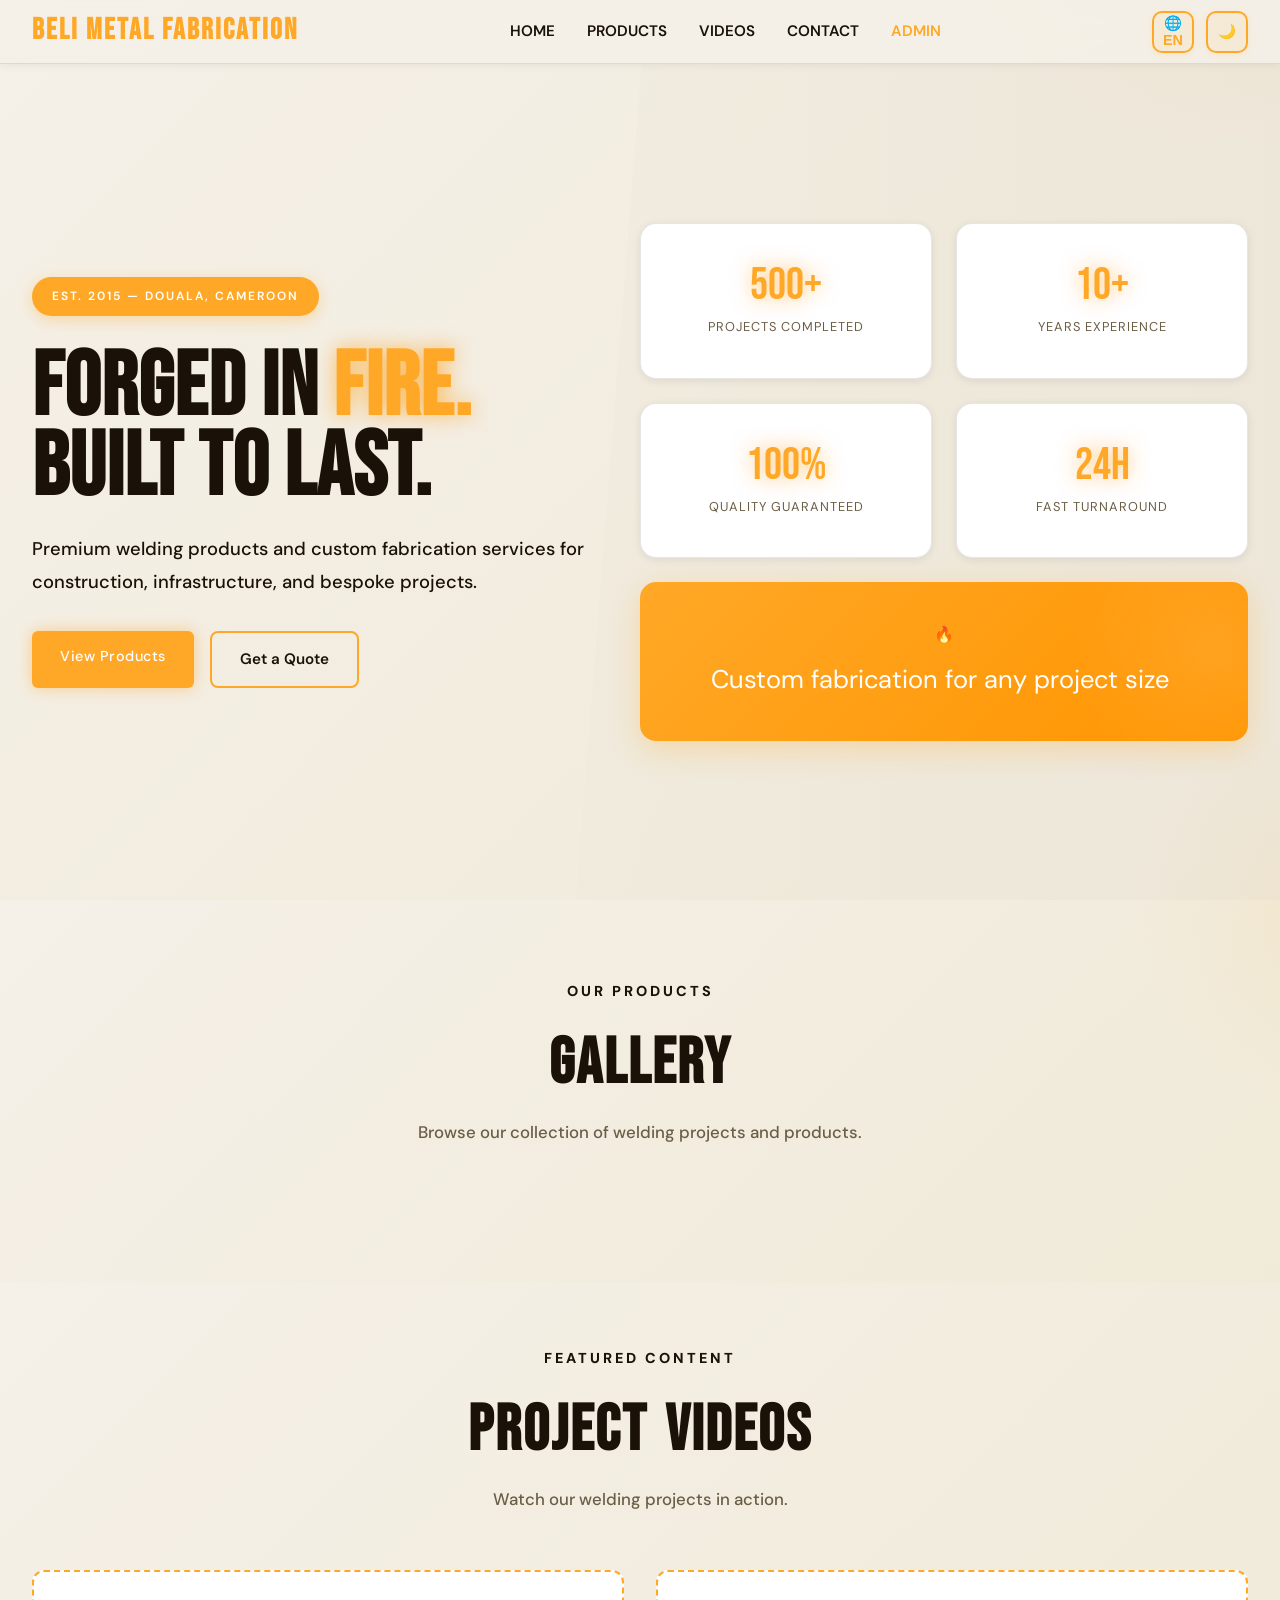
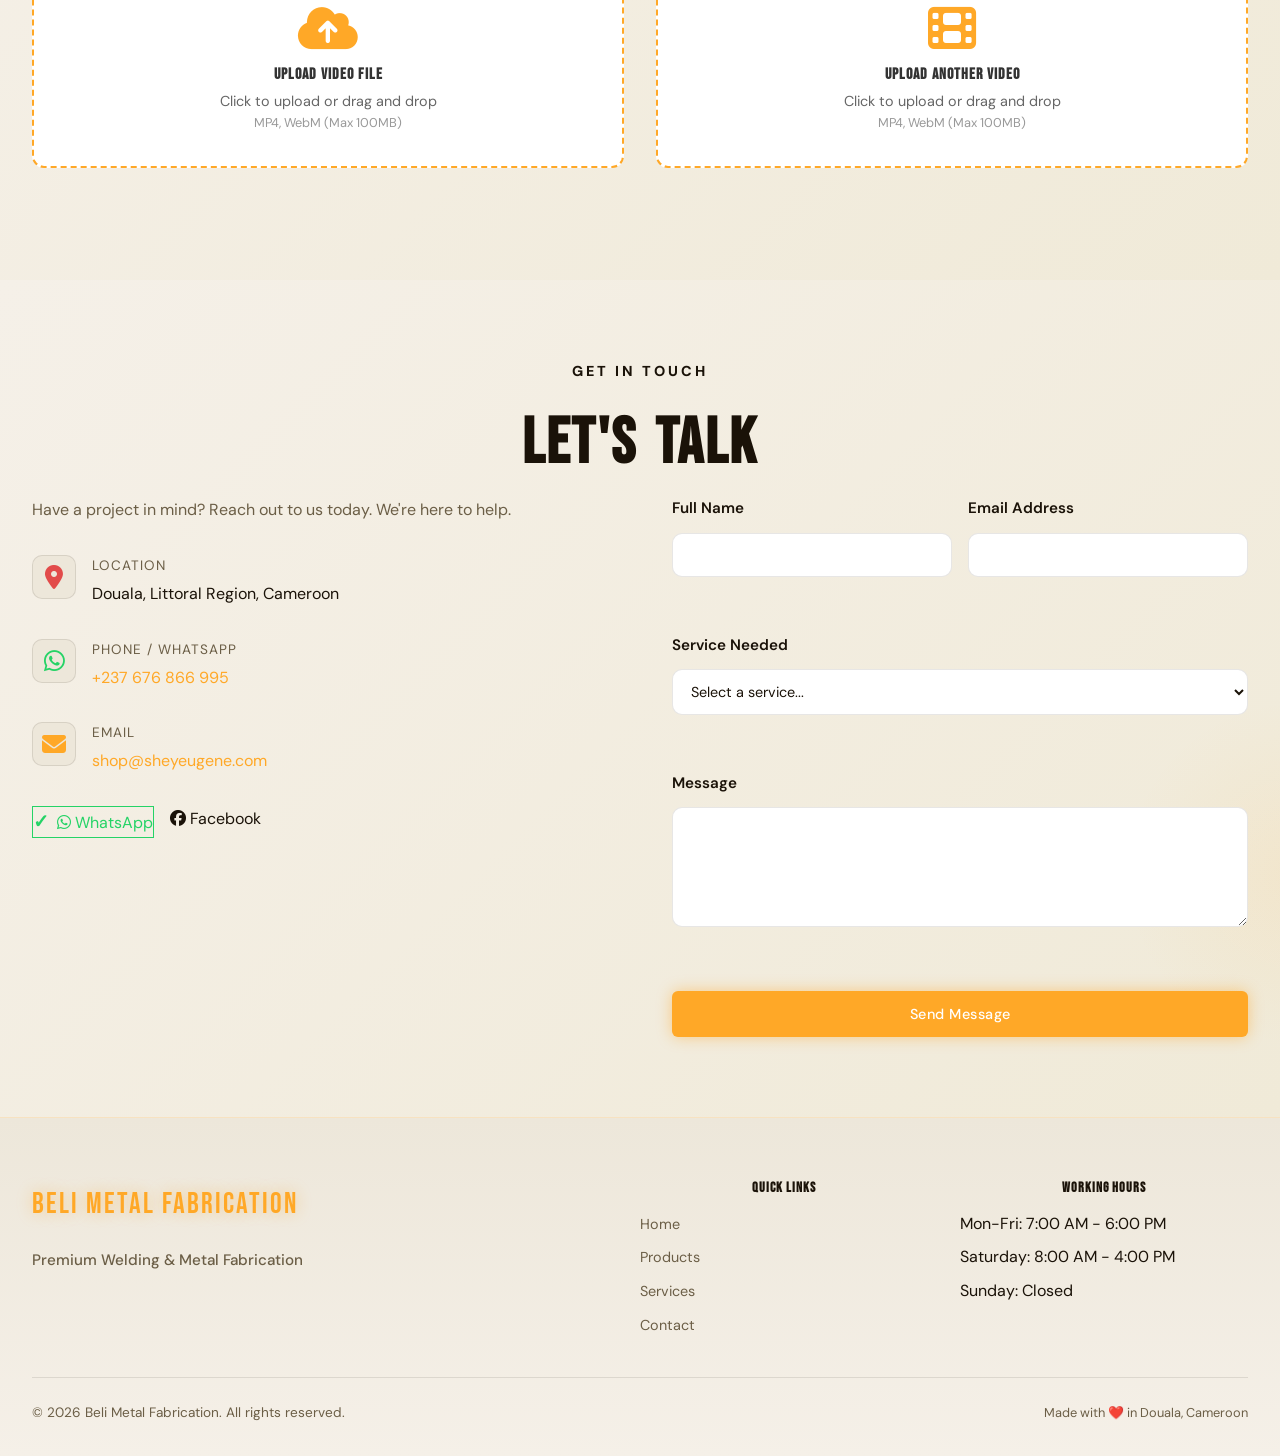
==== commit e511dd88: "be able to uplaod photos and videos to the gallery and video sections of the website. This commit ad" ====
--- a/index.html
+++ b/index.html
@@ -3,9 +3,9 @@
 <head>
   <meta charset="UTF-8">
   <meta name="viewport" content="width=device-width, initial-scale=1.0">
-  <meta name="description" content="Shey Eugene's Welding Center — Premium welding and metal fabrication services in Douala, Cameroon.">
+  <meta name="description" content="Beli Metal Fabrication — Premium welding and metal fabrication services in Douala, Cameroon.">
   <meta name="keywords" content="welding, fabrication, steel, gates, grills, metalwork, Douala, Cameroon">
-  <title>Shey Eugene's Welding Center | Premium Welding Services</title>
+  <title>Beli Metal Fabrication | Premium Welding Services</title>
   
   <link rel="preconnect" href="https://fonts.googleapis.com">
   <link href="https://fonts.googleapis.com/css2?family=Bebas+Neue&family=DM+Sans:wght@300;400;500&display=swap" rel="stylesheet">
@@ -577,6 +577,81 @@
       z-index: 1;
     }
 
+    /* Gallery Card Styling */
+    .gallery-card {
+      background: var(--surface);
+      border: 1px solid var(--border);
+      border-radius: 16px;
+      overflow: hidden;
+      transition: all 0.4s cubic-bezier(0.34, 1.56, 0.64, 1);
+      box-shadow: var(--card-shadow);
+      cursor: pointer;
+      display: flex;
+      flex-direction: column;
+      height: 100%;
+    }
+
+    .gallery-card:hover {
+      transform: translateY(-8px);
+      box-shadow: var(--card-shadow-hover);
+      border-color: var(--accent);
+    }
+
+    .gallery-card img {
+      width: 100%;
+      height: 280px;
+      object-fit: contain;
+      padding: 12px;
+      background: var(--bg2);
+    }
+
+    .gallery-card .card-info {
+      padding: 1.5rem;
+      flex-grow: 1;
+      display: flex;
+      flex-direction: column;
+      justify-content: space-between;
+    }
+
+    .gallery-card h5 {
+      margin: 0 0 1rem 0;
+      font-size: 1rem;
+      text-align: left;
+      color: var(--text);
+    }
+
+    .price-whatsapp {
+      display: flex;
+      justify-content: space-between;
+      align-items: center;
+      gap: 1rem;
+    }
+
+    .price {
+      font-weight: 700;
+      color: var(--accent);
+      font-size: 0.95rem;
+    }
+
+    .whatsapp-icon {
+      width: 40px;
+      height: 40px;
+      background: var(--wa);
+      color: white;
+      border-radius: 50%;
+      display: flex;
+      align-items: center;
+      justify-content: center;
+      transition: all 0.3s ease;
+      font-size: 1rem;
+      border: none;
+    }
+
+    .whatsapp-icon:hover {
+      transform: scale(1.15);
+      box-shadow: 0 4px 12px rgba(37, 211, 102, 0.4);
+    }
+
     article.product-card {
       background: var(--surface);
       border: 1px solid var(--border);
@@ -1201,7 +1276,7 @@
   <!-- ===== NAVBAR ===== -->
   <nav role="navigation" aria-label="Main navigation">
     <a href="#home" class="logo">
-      <span class="logo-accent">Shey Eugene</span>
+      <span class="logo-accent">Beli Metal Fabrication</span>
     </a>
 
     <div class="nav-links">
@@ -1272,7 +1347,7 @@
     <div class="section-label">Our Products</div>
     <h2 class="section-title">GALLERY</h2>
     <p class="section-subtitle">Browse our collection of welding projects and products.</p>
-    <div class="product-grid" id="productGrid"></div>
+    <div class="product-grid" id="galleryContainer"></div>
   </section>
 
   <!-- ===== VIDEOS SECTION ===== -->
@@ -1402,7 +1477,7 @@
   <footer role="contentinfo">
     <div class="footer-grid">
       <div class="footer-brand">
-        <div class="footer-logo">Shey Eugene</div>
+        <div class="footer-logo">Beli Metal Fabrication</div>
         <p class="footer-tagline">Premium Welding & Metal Fabrication</p>
       </div>
       <div class="footer-section">
@@ -1424,7 +1499,7 @@
       </div>
     </div>
     <div class="footer-bottom">
-      <div data-i18n="footer.copyright">© 2026 Shey Eugene's Welding Center. All rights reserved.</div>
+      <div data-i18n="footer.copyright">© 2026 Beli Metal Fabrication. All rights reserved.</div>
       <div class="footer-credit" data-i18n="footer.credit">Premium Quality. Unmatched Excellence.</div>
     </div>
   </footer>
@@ -1516,7 +1591,7 @@
         'footer.weekday': 'Mon-Fri: 7:00 AM - 6:00 PM',
         'footer.saturday': 'Saturday: 8:00 AM - 4:00 PM',
         'footer.sunday': 'Sunday: Closed',
-        'footer.copyright': '© 2026 Shey Eugene\'s Welding Center. All rights reserved.',
+        'footer.copyright': '© 2026 Beli Metal Fabrication. All rights reserved.',
         'footer.credit': 'Made with ❤️ in Douala, Cameroon'
       },
       fr: {
@@ -1598,7 +1673,7 @@
         'footer.weekday': 'Lun-Ven: 7:00 - 18:00',
         'footer.saturday': 'Samedi: 8:00 - 16:00',
         'footer.sunday': 'Dimanche: Fermé',
-        'footer.copyright': '© 2026 Shey Eugene\'s Welding Center. Tous droits réservés.',
+        'footer.copyright': '© 2026 Beli Metal Fabrication. Tous droits réservés.',
         'footer.credit': 'Fait avec ❤️ à Douala, Cameroun'
       }
     };
@@ -1668,7 +1743,7 @@
 
     // ===== UTILITY FUNCTIONS =====
     function waLink(productName) {
-      const text = `Hello Shey Eugene's Welding! I'm interested in ordering: ${productName}. Please provide more details and pricing.`;
+      const text = `Hello Beli Metal Fabrication! I'm interested in ordering: ${productName}. Please provide more details and pricing.`;
       return `https://wa.me/${WA_NUMBER}?text=${encodeURIComponent(text)}`;
     }
 
@@ -1688,7 +1763,7 @@
       const container = document.getElementById('productGrid');
       
       container.innerHTML = galleryItems.map((item) => {
-        const waUrl = `https://wa.me/${WA_NUMBER.replace(/\D/g, '')}?text=${encodeURIComponent(`Hello Shey Eugene's Welding! I'm interested in: ${item.title} (FCFA ${item.price}). Please provide more details.`)}`;
+        const waUrl = `https://wa.me/${WA_NUMBER.replace(/\D/g, '')}?text=${encodeURIComponent(`Hello Beli Metal Fabrication! I'm interested in: ${item.title} (FCFA ${item.price}). Please provide more details.`)}`;
         
         return `
           <article class="product-card">
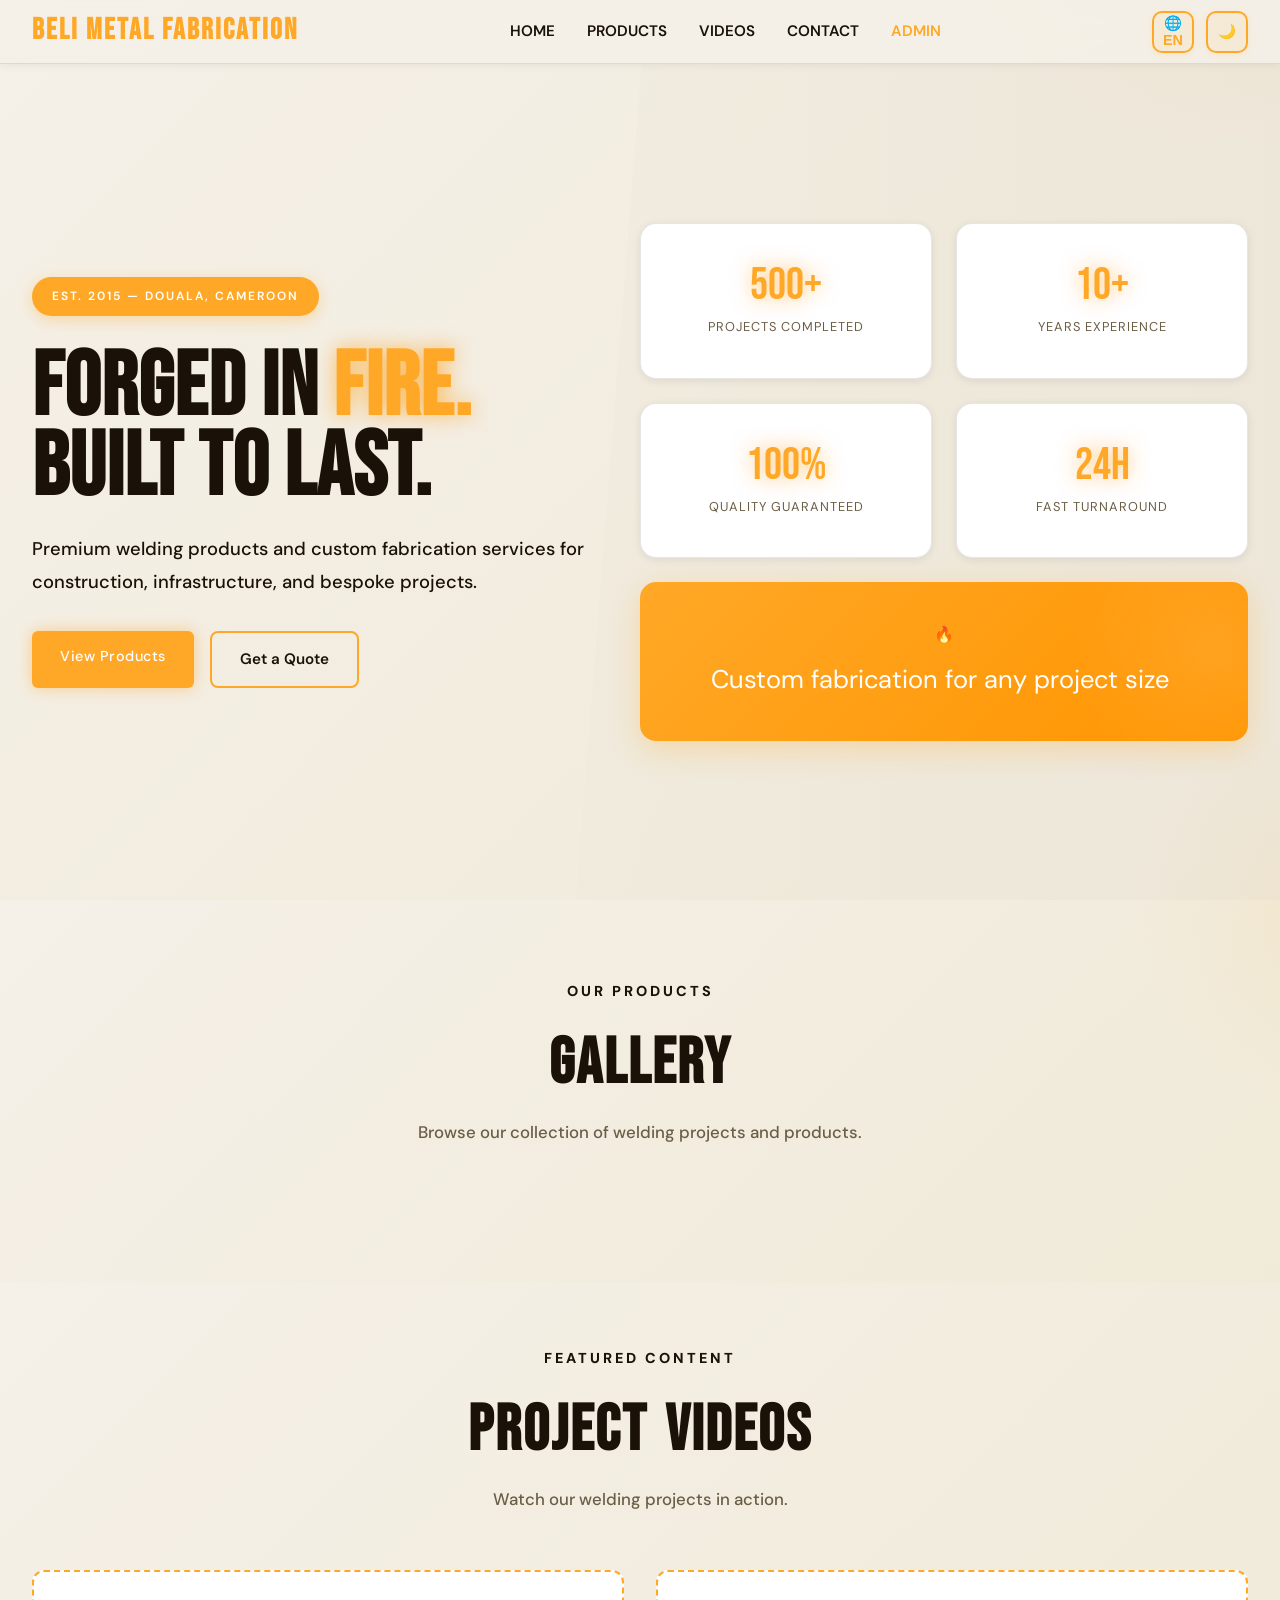
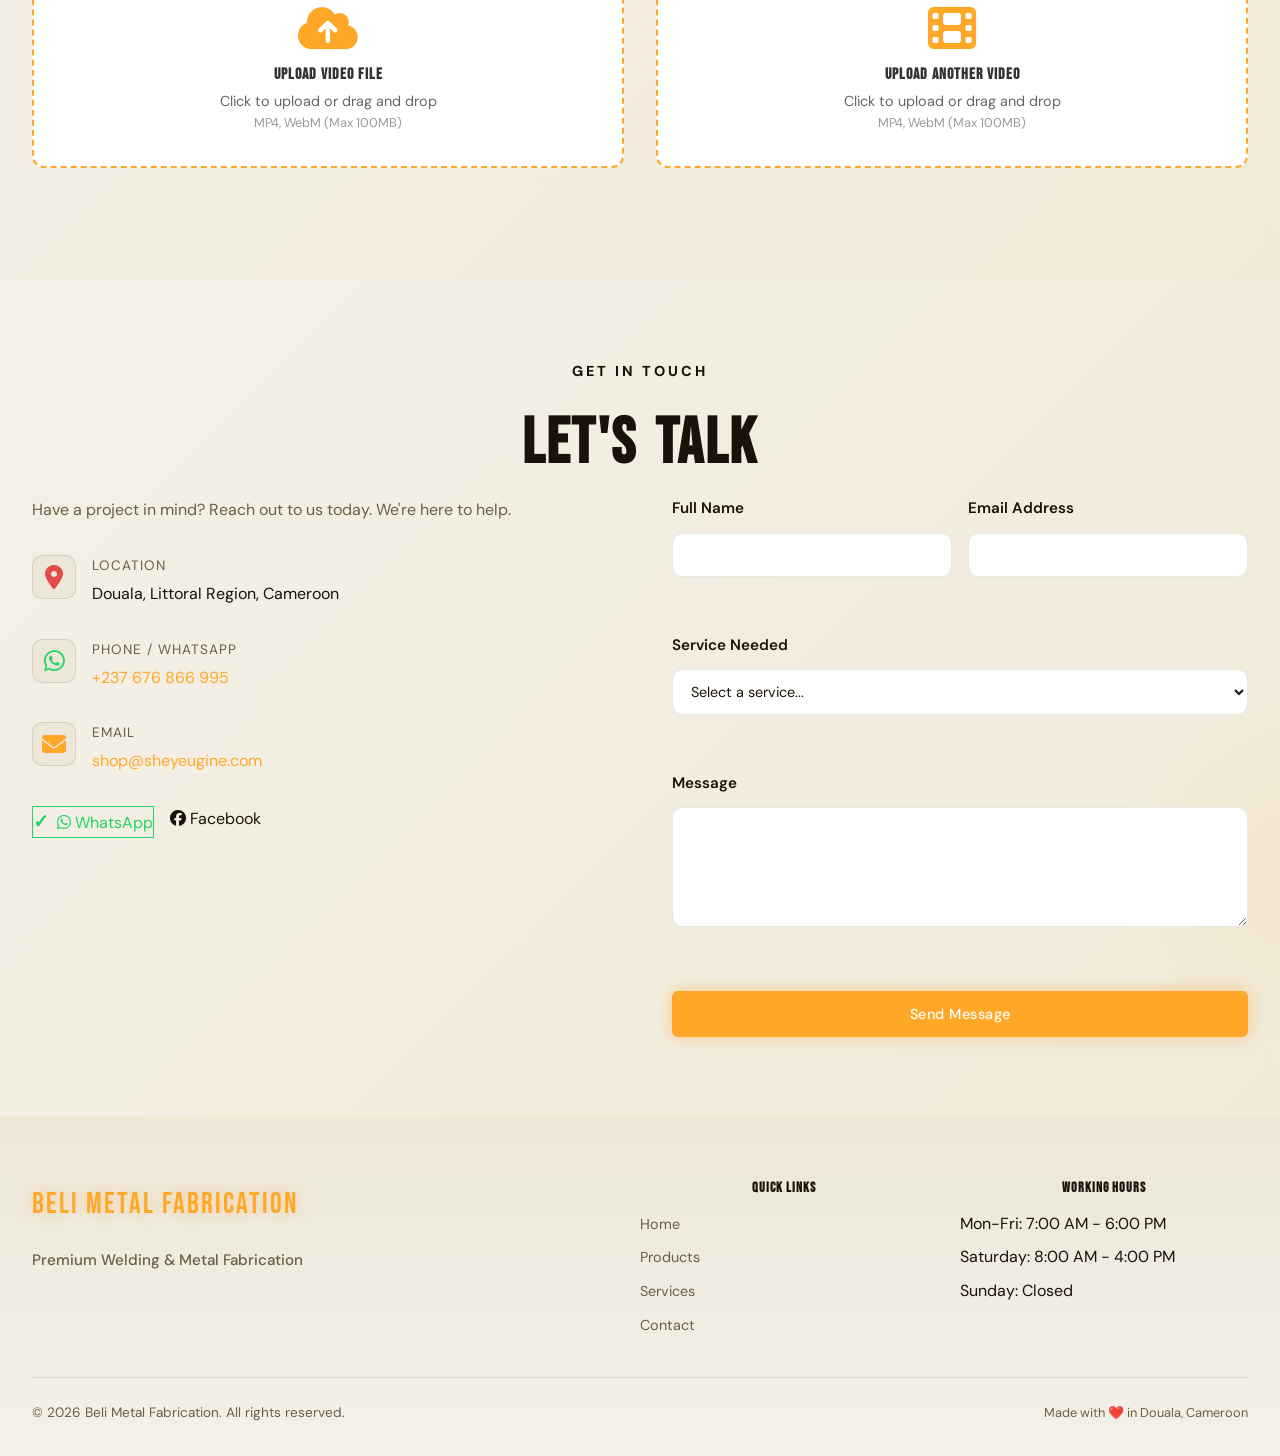
==== commit bb086d20: "email" ====
--- a/index.html
+++ b/index.html
@@ -1203,6 +1203,16 @@
 
       .product-grid {
         grid-template-columns: repeat(2, 1fr);
+        gap: 1.5rem;
+        margin-top: 2rem;
+      }
+
+      .gallery-card {
+        border-radius: 12px;
+      }
+
+      .gallery-card img {
+        height: 220px;
       }
 
       .contact-grid {
@@ -1238,13 +1248,35 @@
     }
 
     @media (max-width: 480px) {
+      .product-grid {
+        grid-template-columns: 1fr;
+        gap: 1rem;
+        margin-top: 1.5rem;
+      }
+
+      .gallery-card {
+        border-radius: 10px;
+      }
+
+      .gallery-card img {
+        height: 200px;
+      }
+
+      .gallery-card .card-info {
+        padding: 1rem;
+      }
+
+      .gallery-card h5 {
+        font-size: 0.9rem;
+      }
+
+      .price {
+        font-size: 0.85rem;
+      }
+
       .gallery-grid {
         grid-template-columns: 1fr;
-        grid-auto-rows: 150px;
-      }
-
-      .product-grid {
-        grid-template-columns: 1fr;
+        grid-auto-rows: auto;
       }
 
       .gallery-item.tall {
@@ -1415,7 +1447,7 @@
           <div class="contact-icon"><i class="fas fa-envelope" style="color: var(--accent); font-size: 1.5rem;"></i></div>
           <div class="contact-details">
             <div class="contact-label" data-i18n="contact.email">Email</div>
-            <div class="contact-text"><a href="mailto:shop@sheyeugene.com">shop@sheyeugene.com</a></div>
+            <div class="contact-text"><a href="mailto:shop@sheyeugine.com">shop@sheyeugine.com</a></div>
           </div>
         </div>
 
